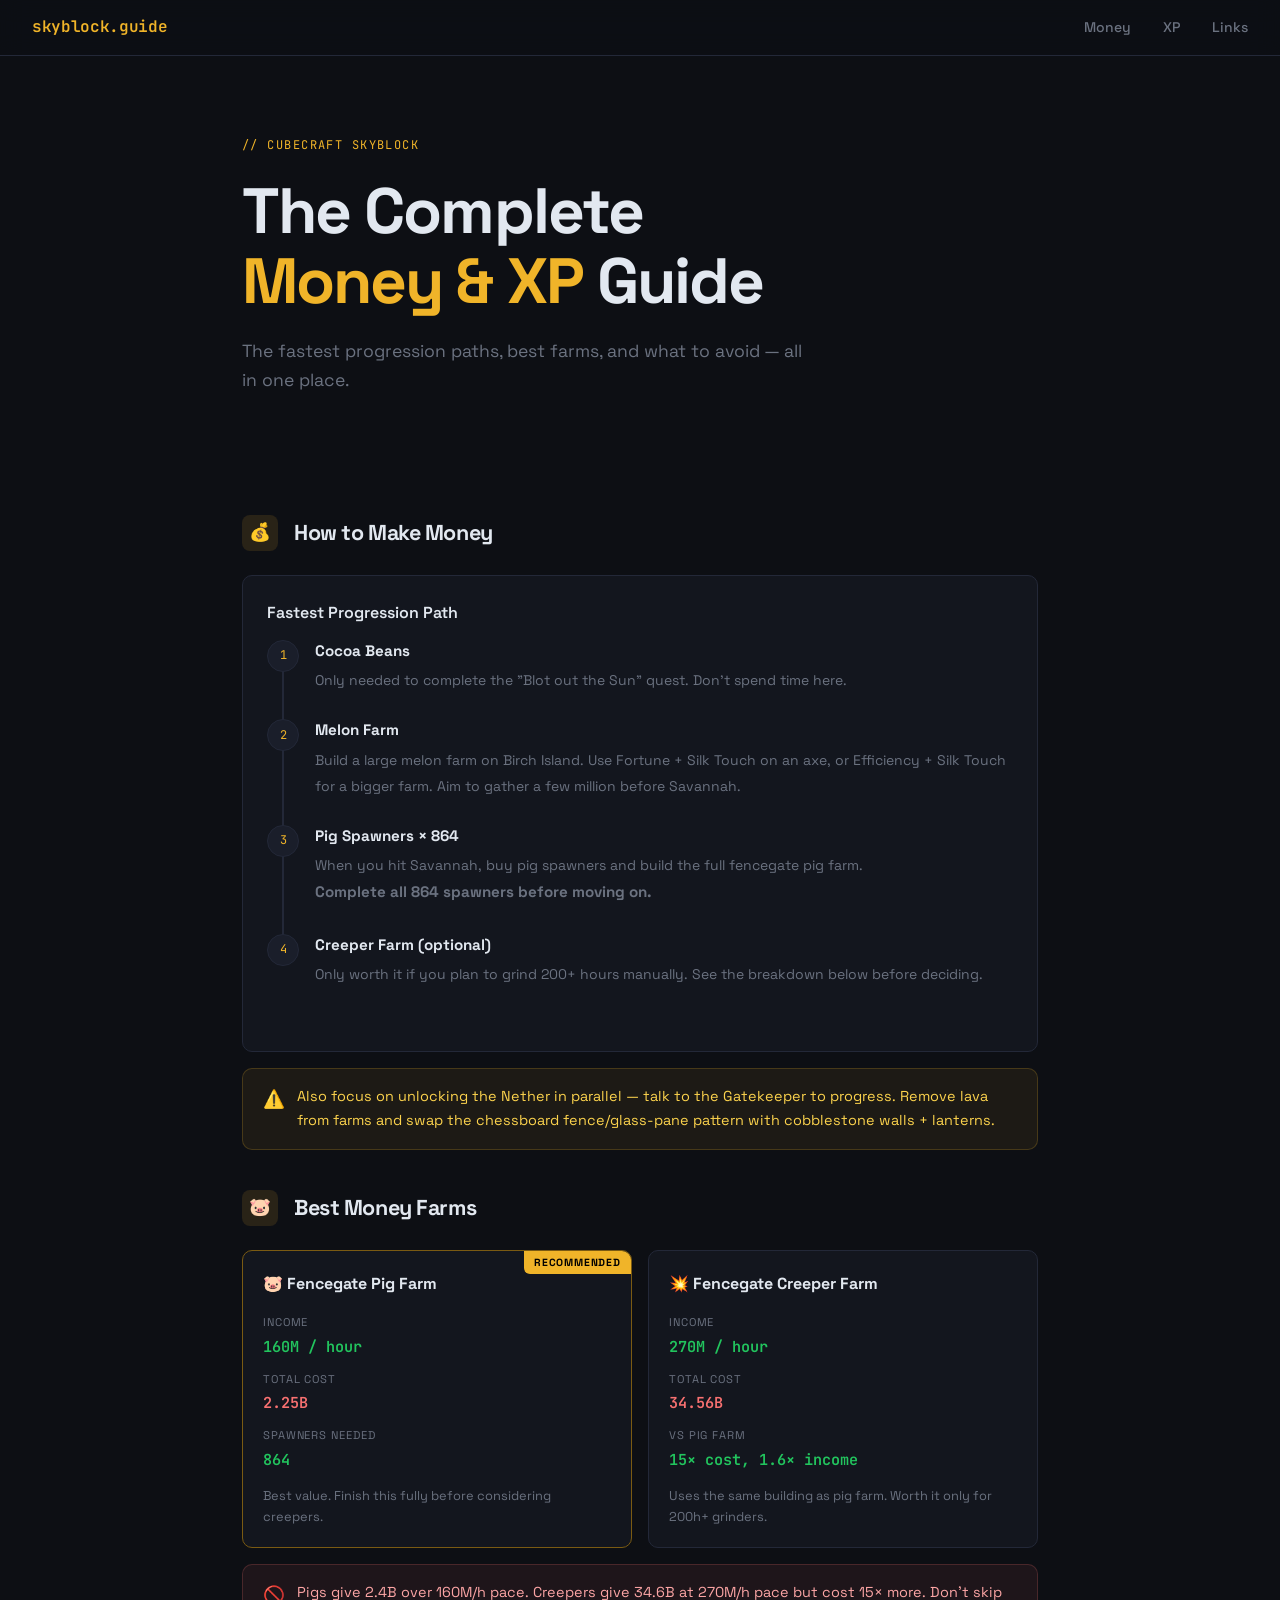
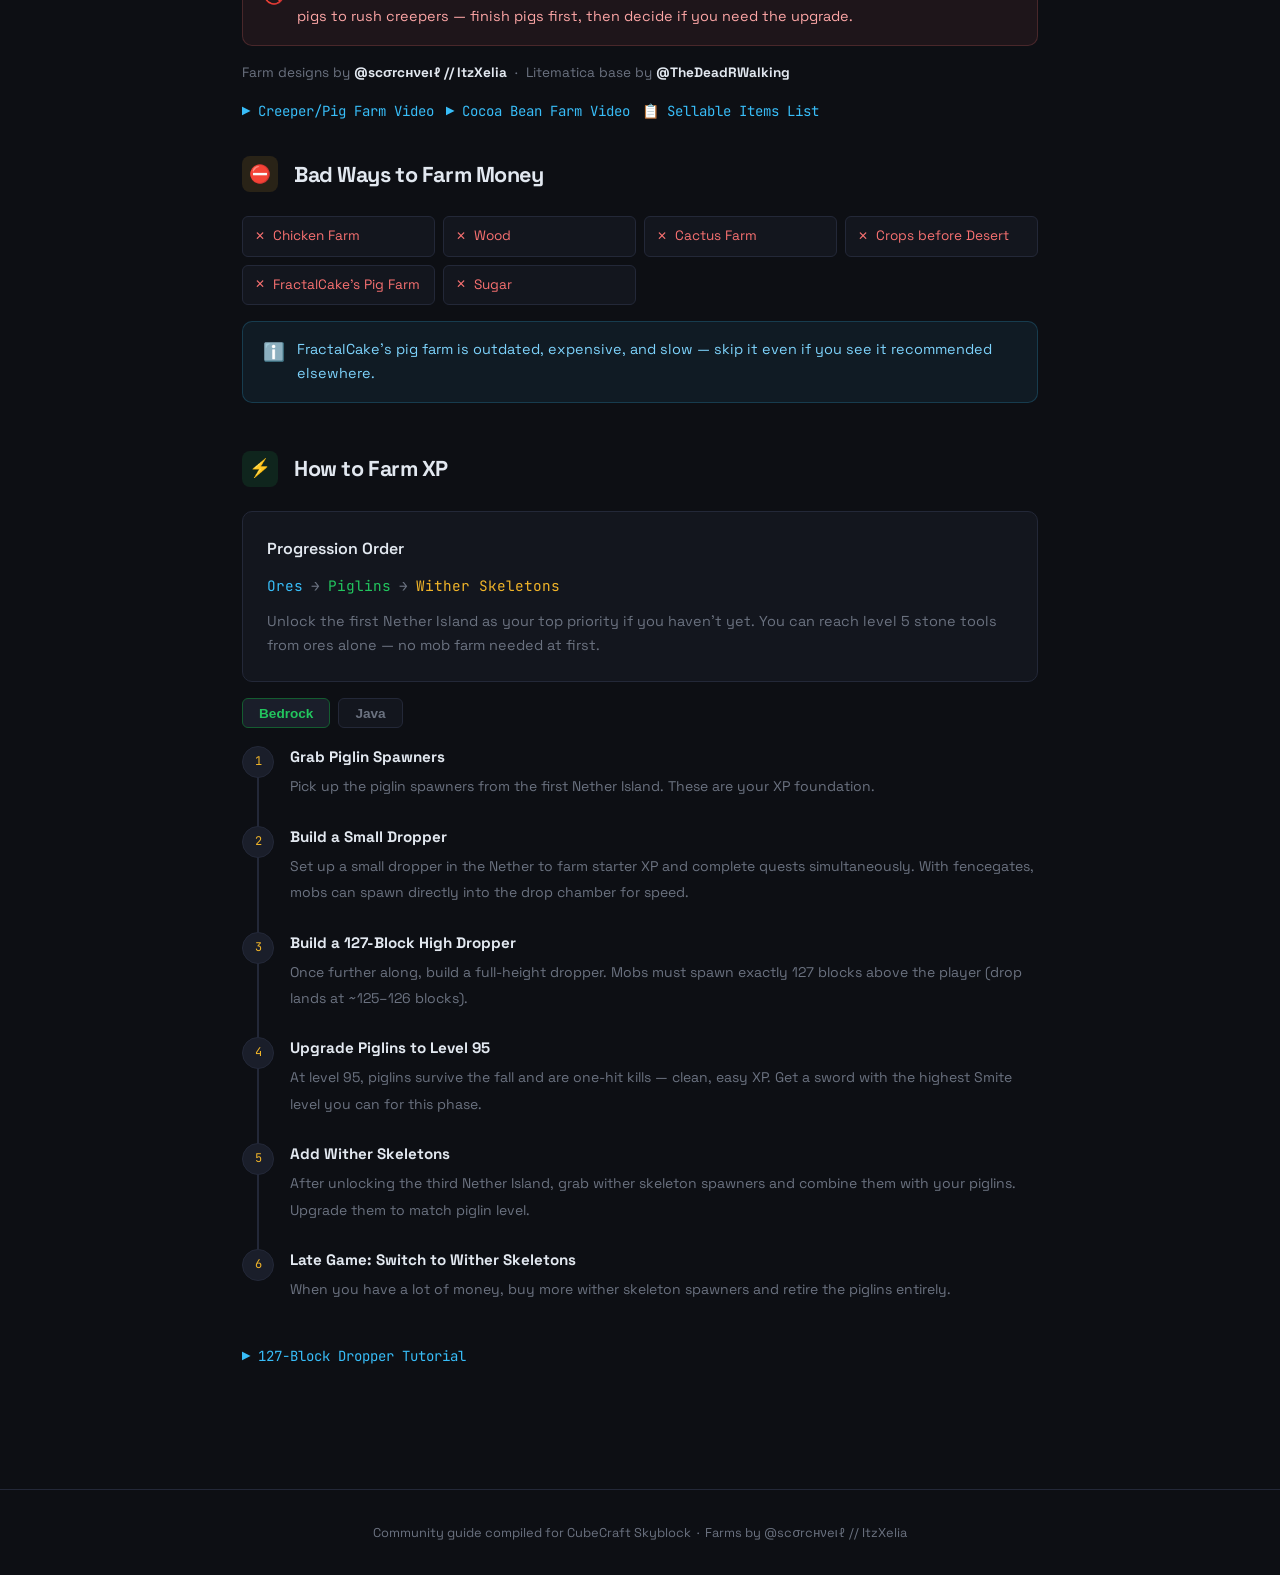
==== index.html @ 66f3a3cb "Add files via upload" ====
<!DOCTYPE html>
<html lang="en">
<head>
  <meta charset="UTF-8" />
  <meta name="viewport" content="width=device-width, initial-scale=1.0" />
  <title>Skyblock Guide — Money & XP</title>
  <link rel="preconnect" href="https://fonts.googleapis.com" />
  <link href="https://fonts.googleapis.com/css2?family=Space+Grotesk:wght@400;500;600;700&family=JetBrains+Mono:wght@400;600&display=swap" rel="stylesheet" />
  <style>
    /* ── Tokens ── */
    :root {
      --bg:        #0d0f14;
      --surface:   #13161e;
      --surface2:  #1a1e2a;
      --border:    #232838;
      --gold:      #f0b429;
      --gold-dim:  #7a5a12;
      --emerald:   #22c55e;
      --emerald-dim:#145c30;
      --sky:       #38bdf8;
      --red:       #f87171;
      --text:      #e2e8f0;
      --muted:     #6b7280;
      --radius:    10px;
    }

    *, *::before, *::after { box-sizing: border-box; margin: 0; padding: 0; }

    body {
      background: var(--bg);
      color: var(--text);
      font-family: 'Space Grotesk', sans-serif;
      font-size: 16px;
      line-height: 1.65;
    }

    /* ── Scrollbar ── */
    ::-webkit-scrollbar { width: 6px; }
    ::-webkit-scrollbar-track { background: var(--bg); }
    ::-webkit-scrollbar-thumb { background: var(--border); border-radius: 3px; }

    /* ── Nav ── */
    nav {
      position: sticky; top: 0; z-index: 100;
      background: rgba(13,15,20,0.85);
      backdrop-filter: blur(12px);
      border-bottom: 1px solid var(--border);
      display: flex; align-items: center; justify-content: space-between;
      padding: 0 2rem;
      height: 56px;
    }
    .nav-logo {
      font-family: 'JetBrains Mono', monospace;
      font-weight: 600;
      font-size: 1rem;
      color: var(--gold);
      letter-spacing: -0.02em;
    }
    .nav-links { display: flex; gap: 2rem; }
    .nav-links a {
      color: var(--muted);
      text-decoration: none;
      font-size: 0.875rem;
      font-weight: 500;
      transition: color 0.15s;
    }
    .nav-links a:hover { color: var(--text); }

    /* ── Hero ── */
    .hero {
      padding: 5rem 2rem 4rem;
      max-width: 860px;
      margin: 0 auto;
    }
    .hero-tag {
      font-family: 'JetBrains Mono', monospace;
      font-size: 0.75rem;
      color: var(--gold);
      letter-spacing: 0.12em;
      text-transform: uppercase;
      margin-bottom: 1.25rem;
    }
    .hero h1 {
      font-size: clamp(2.4rem, 6vw, 4rem);
      font-weight: 700;
      line-height: 1.1;
      letter-spacing: -0.03em;
      margin-bottom: 1.25rem;
    }
    .hero h1 span { color: var(--gold); }
    .hero p {
      color: var(--muted);
      font-size: 1.1rem;
      max-width: 560px;
    }

    /* ── Layout ── */
    main {
      max-width: 860px;
      margin: 0 auto;
      padding: 0 2rem 6rem;
    }

    /* ── Section header ── */
    .section-header {
      display: flex; align-items: center; gap: 1rem;
      margin: 3.5rem 0 1.5rem;
    }
    .section-icon {
      width: 36px; height: 36px;
      border-radius: 8px;
      display: grid; place-items: center;
      font-size: 1.1rem;
      flex-shrink: 0;
    }
    .icon-gold  { background: rgba(240,180,41,0.12); }
    .icon-green { background: rgba(34,197,94,0.12); }
    .section-header h2 {
      font-size: 1.35rem;
      font-weight: 700;
      letter-spacing: -0.02em;
    }

    /* ── Cards ── */
    .card {
      background: var(--surface);
      border: 1px solid var(--border);
      border-radius: var(--radius);
      padding: 1.5rem;
      margin-bottom: 1rem;
    }
    .card h3 {
      font-size: 1rem;
      font-weight: 600;
      margin-bottom: 0.75rem;
    }
    .card p { color: var(--muted); font-size: 0.9rem; }

    /* ── Progression Steps ── */
    .steps { display: flex; flex-direction: column; gap: 0; margin-bottom: 1rem; }
    .step {
      display: flex; gap: 1rem; align-items: flex-start;
      position: relative;
    }
    .step:not(:last-child)::before {
      content: '';
      position: absolute;
      left: 15px; top: 32px;
      width: 2px; height: calc(100% + 0px);
      background: var(--border);
    }
    .step-num {
      width: 32px; height: 32px; border-radius: 50%;
      background: var(--surface2);
      border: 1px solid var(--border);
      display: grid; place-items: center;
      font-family: 'JetBrains Mono', monospace;
      font-size: 0.75rem;
      color: var(--gold);
      flex-shrink: 0;
      margin-top: 2px;
      position: relative;
      z-index: 1;
    }
    .step-body { padding-bottom: 1.5rem; }
    .step-body strong { display: block; font-size: 0.95rem; margin-bottom: 0.25rem; }
    .step-body span { color: var(--muted); font-size: 0.875rem; }

    /* ── Farm comparison table ── */
    .compare {
      display: grid;
      grid-template-columns: 1fr 1fr;
      gap: 1rem;
      margin-bottom: 1rem;
    }
    .farm-card {
      background: var(--surface);
      border: 1px solid var(--border);
      border-radius: var(--radius);
      padding: 1.25rem;
      position: relative;
      overflow: hidden;
    }
    .farm-card.recommended { border-color: var(--gold-dim); }
    .farm-card.recommended::before {
      content: 'Recommended';
      position: absolute; top: 0; right: 0;
      background: var(--gold);
      color: #000;
      font-size: 0.65rem;
      font-weight: 700;
      letter-spacing: 0.08em;
      text-transform: uppercase;
      padding: 3px 10px;
      border-bottom-left-radius: 6px;
    }
    .farm-name {
      font-size: 1rem;
      font-weight: 700;
      margin-bottom: 1rem;
    }
    .farm-stat { margin-bottom: 0.6rem; }
    .farm-stat label {
      display: block;
      font-size: 0.7rem;
      letter-spacing: 0.08em;
      text-transform: uppercase;
      color: var(--muted);
      margin-bottom: 2px;
    }
    .farm-stat value {
      font-family: 'JetBrains Mono', monospace;
      font-size: 0.95rem;
      font-weight: 600;
      color: var(--emerald);
    }
    .farm-stat value.cost { color: var(--red); }

    /* ── Warning / tip boxes ── */
    .callout {
      border-radius: var(--radius);
      padding: 1rem 1.25rem;
      margin-bottom: 1rem;
      display: flex; gap: 0.75rem;
      font-size: 0.9rem;
    }
    .callout-warn {
      background: rgba(248,113,113,0.07);
      border: 1px solid rgba(248,113,113,0.2);
      color: #fca5a5;
    }
    .callout-tip {
      background: rgba(240,180,41,0.07);
      border: 1px solid rgba(240,180,41,0.2);
      color: #fcd34d;
    }
    .callout-info {
      background: rgba(56,189,248,0.07);
      border: 1px solid rgba(56,189,248,0.2);
      color: #7dd3fc;
    }
    .callout-icon { flex-shrink: 0; font-size: 1.1rem; }

    /* ── Bad list ── */
    .bad-list {
      display: grid;
      grid-template-columns: repeat(auto-fill, minmax(180px, 1fr));
      gap: 0.5rem;
      margin-bottom: 1rem;
    }
    .bad-item {
      background: var(--surface);
      border: 1px solid var(--border);
      border-radius: 6px;
      padding: 0.5rem 0.75rem;
      font-size: 0.85rem;
      color: var(--red);
      display: flex; align-items: center; gap: 0.5rem;
    }
    .bad-item::before { content: '✕'; font-size: 0.75rem; }

    /* ── Links ── */
    a.guide-link {
      display: inline-flex; align-items: center; gap: 0.4rem;
      color: var(--sky);
      text-decoration: none;
      font-size: 0.875rem;
      font-family: 'JetBrains Mono', monospace;
      border-bottom: 1px solid transparent;
      transition: border-color 0.15s;
    }
    a.guide-link:hover { border-color: var(--sky); }

    /* ── XP platform tabs ── */
    .tabs { display: flex; gap: 0.5rem; margin-bottom: 1rem; }
    .tab {
      padding: 0.4rem 1rem;
      border-radius: 6px;
      border: 1px solid var(--border);
      background: var(--surface);
      color: var(--muted);
      font-size: 0.85rem;
      font-weight: 600;
      cursor: pointer;
      transition: all 0.15s;
    }
    .tab.active {
      background: var(--surface2);
      border-color: var(--emerald-dim);
      color: var(--emerald);
    }
    .tab-content { display: none; }
    .tab-content.active { display: block; }

    /* ── Footer ── */
    footer {
      border-top: 1px solid var(--border);
      text-align: center;
      padding: 2rem;
      color: var(--muted);
      font-size: 0.8rem;
    }

    @media (max-width: 600px) {
      .compare { grid-template-columns: 1fr; }
      .nav-links { display: none; }
    }
  </style>
</head>
<body>

<nav>
  <span class="nav-logo">skyblock.guide</span>
  <div class="nav-links">
    <a href="#money">Money</a>
    <a href="#xp">XP</a>
    <a href="#links">Links</a>
  </div>
</nav>

<!-- Hero -->
<div class="hero">
  <div class="hero-tag">// CubeCraft Skyblock</div>
  <h1>The Complete<br /><span>Money & XP</span> Guide</h1>
  <p>The fastest progression paths, best farms, and what to avoid — all in one place.</p>
</div>

<main>

  <!-- ═══════════════ MONEY ═══════════════ -->
  <div id="money">
    <div class="section-header">
      <div class="section-icon icon-gold">💰</div>
      <h2>How to Make Money</h2>
    </div>

    <!-- Progression -->
    <div class="card">
      <h3>Fastest Progression Path</h3>
      <div class="steps">
        <div class="step">
          <div class="step-num">1</div>
          <div class="step-body">
            <strong>Cocoa Beans</strong>
            <span>Only needed to complete the "Blot out the Sun" quest. Don't spend time here.</span>
          </div>
        </div>
        <div class="step">
          <div class="step-num">2</div>
          <div class="step-body">
            <strong>Melon Farm</strong>
            <span>Build a large melon farm on Birch Island. Use Fortune + Silk Touch on an axe, or Efficiency + Silk Touch for a bigger farm. Aim to gather a few million before Savannah.</span>
          </div>
        </div>
        <div class="step">
          <div class="step-num">3</div>
          <div class="step-body">
            <strong>Pig Spawners × 864</strong>
            <span>When you hit Savannah, buy pig spawners and build the full fencegate pig farm. <strong>Complete all 864 spawners before moving on.</strong></span>
          </div>
        </div>
        <div class="step">
          <div class="step-num">4</div>
          <div class="step-body">
            <strong>Creeper Farm (optional)</strong>
            <span>Only worth it if you plan to grind 200+ hours manually. See the breakdown below before deciding.</span>
          </div>
        </div>
      </div>
    </div>

    <div class="callout callout-tip">
      <span class="callout-icon">⚠️</span>
      <span>Also focus on unlocking the Nether in parallel — talk to the Gatekeeper to progress. Remove lava from farms and swap the chessboard fence/glass-pane pattern with cobblestone walls + lanterns.</span>
    </div>

    <!-- Farm comparison -->
    <div class="section-header" style="margin-top:2.5rem">
      <div class="section-icon icon-gold">🐷</div>
      <h2>Best Money Farms</h2>
    </div>

    <div class="compare">
      <div class="farm-card recommended">
        <div class="farm-name">🐷 Fencegate Pig Farm</div>
        <div class="farm-stat">
          <label>Income</label>
          <value>160M / hour</value>
        </div>
        <div class="farm-stat">
          <label>Total Cost</label>
          <value class="cost">2.25B</value>
        </div>
        <div class="farm-stat">
          <label>Spawners Needed</label>
          <value>864</value>
        </div>
        <div style="margin-top:0.75rem; font-size:0.8rem; color:var(--muted)">Best value. Finish this fully before considering creepers.</div>
      </div>
      <div class="farm-card">
        <div class="farm-name">💥 Fencegate Creeper Farm</div>
        <div class="farm-stat">
          <label>Income</label>
          <value>270M / hour</value>
        </div>
        <div class="farm-stat">
          <label>Total Cost</label>
          <value class="cost">34.56B</value>
        </div>
        <div class="farm-stat">
          <label>vs Pig Farm</label>
          <value>15× cost, 1.6× income</value>
        </div>
        <div style="margin-top:0.75rem; font-size:0.8rem; color:var(--muted)">Uses the same building as pig farm. Worth it only for 200h+ grinders.</div>
      </div>
    </div>

    <div class="callout callout-warn">
      <span class="callout-icon">🚫</span>
      <span>Pigs give 2.4B over 160M/h pace. Creepers give 34.6B at 270M/h pace but cost 15× more. Don't skip pigs to rush creepers — finish pigs first, then decide if you need the upgrade.</span>
    </div>

    <!-- Credits -->
    <div style="margin-bottom:1rem; font-size:0.85rem; color:var(--muted)">
      Farm designs by <strong style="color:var(--text)">@scσrcнνeιℓ // ItzXelia</strong> &nbsp;·&nbsp; Litematica base by <strong style="color:var(--text)">@TheDeadRWalking</strong>
    </div>
    <div style="display:flex;flex-wrap:wrap;gap:0.75rem;margin-bottom:2rem;">
      <a class="guide-link" href="https://youtu.be/dpAT3JOZfyw?si=RexLGFRJ543W0vM9" target="_blank">▶ Creeper/Pig Farm Video</a>
      <a class="guide-link" href="https://youtu.be/YffTvTLNcPA" target="_blank">▶ Cocoa Bean Farm Video</a>
      <a class="guide-link" href="https://cubecraftskyblock.notion.site/2a8bda38b37980269791c5a0b4a8ce32?v=2a8bda38b37980369d09000c79c160dd" target="_blank">📋 Sellable Items List</a>
    </div>

    <!-- Bad farms -->
    <div class="section-header" style="margin-top:2rem">
      <div class="section-icon icon-gold">⛔</div>
      <h2>Bad Ways to Farm Money</h2>
    </div>
    <div class="bad-list">
      <div class="bad-item">Chicken Farm</div>
      <div class="bad-item">Wood</div>
      <div class="bad-item">Cactus Farm</div>
      <div class="bad-item">Crops before Desert</div>
      <div class="bad-item">FractalCake's Pig Farm</div>
      <div class="bad-item">Sugar</div>
    </div>
    <div class="callout callout-info" style="margin-top:0.5rem">
      <span class="callout-icon">ℹ️</span>
      <span>FractalCake's pig farm is outdated, expensive, and slow — skip it even if you see it recommended elsewhere.</span>
    </div>
  </div>


  <!-- ═══════════════ XP ═══════════════ -->
  <div id="xp">
    <div class="section-header" style="margin-top:3rem">
      <div class="section-icon icon-green">⚡</div>
      <h2>How to Farm XP</h2>
    </div>

    <div class="card" style="margin-bottom:1rem">
      <h3>Progression Order</h3>
      <div style="display:flex;align-items:center;gap:0.5rem;flex-wrap:wrap;font-family:'JetBrains Mono',monospace;font-size:0.9rem;">
        <span style="color:var(--sky)">Ores</span>
        <span style="color:var(--muted)">→</span>
        <span style="color:var(--emerald)">Piglins</span>
        <span style="color:var(--muted)">→</span>
        <span style="color:var(--gold)">Wither Skeletons</span>
      </div>
      <p style="margin-top:0.75rem">Unlock the first Nether Island as your top priority if you haven't yet. You can reach level 5 stone tools from ores alone — no mob farm needed at first.</p>
    </div>

    <!-- Platform tabs -->
    <div class="tabs">
      <button class="tab active" onclick="switchTab('bedrock', this)">Bedrock</button>
      <button class="tab" onclick="switchTab('java', this)">Java</button>
    </div>

    <div id="tab-bedrock" class="tab-content active">
      <div class="steps">
        <div class="step">
          <div class="step-num">1</div>
          <div class="step-body">
            <strong>Grab Piglin Spawners</strong>
            <span>Pick up the piglin spawners from the first Nether Island. These are your XP foundation.</span>
          </div>
        </div>
        <div class="step">
          <div class="step-num">2</div>
          <div class="step-body">
            <strong>Build a Small Dropper</strong>
            <span>Set up a small dropper in the Nether to farm starter XP and complete quests simultaneously. With fencegates, mobs can spawn directly into the drop chamber for speed.</span>
          </div>
        </div>
        <div class="step">
          <div class="step-num">3</div>
          <div class="step-body">
            <strong>Build a 127-Block High Dropper</strong>
            <span>Once further along, build a full-height dropper. Mobs must spawn exactly 127 blocks above the player (drop lands at ~125–126 blocks).</span>
          </div>
        </div>
        <div class="step">
          <div class="step-num">4</div>
          <div class="step-body">
            <strong>Upgrade Piglins to Level 95</strong>
            <span>At level 95, piglins survive the fall and are one-hit kills — clean, easy XP. Get a sword with the highest Smite level you can for this phase.</span>
          </div>
        </div>
        <div class="step">
          <div class="step-num">5</div>
          <div class="step-body">
            <strong>Add Wither Skeletons</strong>
            <span>After unlocking the third Nether Island, grab wither skeleton spawners and combine them with your piglins. Upgrade them to match piglin level.</span>
          </div>
        </div>
        <div class="step">
          <div class="step-num">6</div>
          <div class="step-body">
            <strong>Late Game: Switch to Wither Skeletons</strong>
            <span>When you have a lot of money, buy more wither skeleton spawners and retire the piglins entirely.</span>
          </div>
        </div>
      </div>
      <a class="guide-link" href="https://youtu.be/Y0_BJBU43BY" target="_blank" style="margin-bottom:1.5rem;display:inline-flex">▶ 127-Block Dropper Tutorial</a>
    </div>

    <div id="tab-java" class="tab-content">
      <div class="callout callout-info">
        <span class="callout-icon">☕</span>
        <span>Java follows the same progression as Bedrock (Ores → Piglins → Wither Skeletons), but the endgame farm is different and faster. See the video below by @scσrcнνeιℓ // ItzXelia.</span>
      </div>
      <a class="guide-link" href="https://www.youtube.com/watch?v=yCjqzMo5hRM" target="_blank" style="margin-top:0.5rem;display:inline-flex">▶ Java Endgame XP Farm</a>
    </div>

  </div>

</main>

<footer>
  <div id="links"></div>
  Community guide compiled for CubeCraft Skyblock &nbsp;·&nbsp; Farms by @scσrcнνeιℓ // ItzXelia
</footer>

<script>
  function switchTab(id, btn) {
    document.querySelectorAll('.tab-content').forEach(t => t.classList.remove('active'));
    document.querySelectorAll('.tab').forEach(t => t.classList.remove('active'));
    document.getElementById('tab-' + id).classList.add('active');
    btn.classList.add('active');
  }
</script>
</body>
</html>
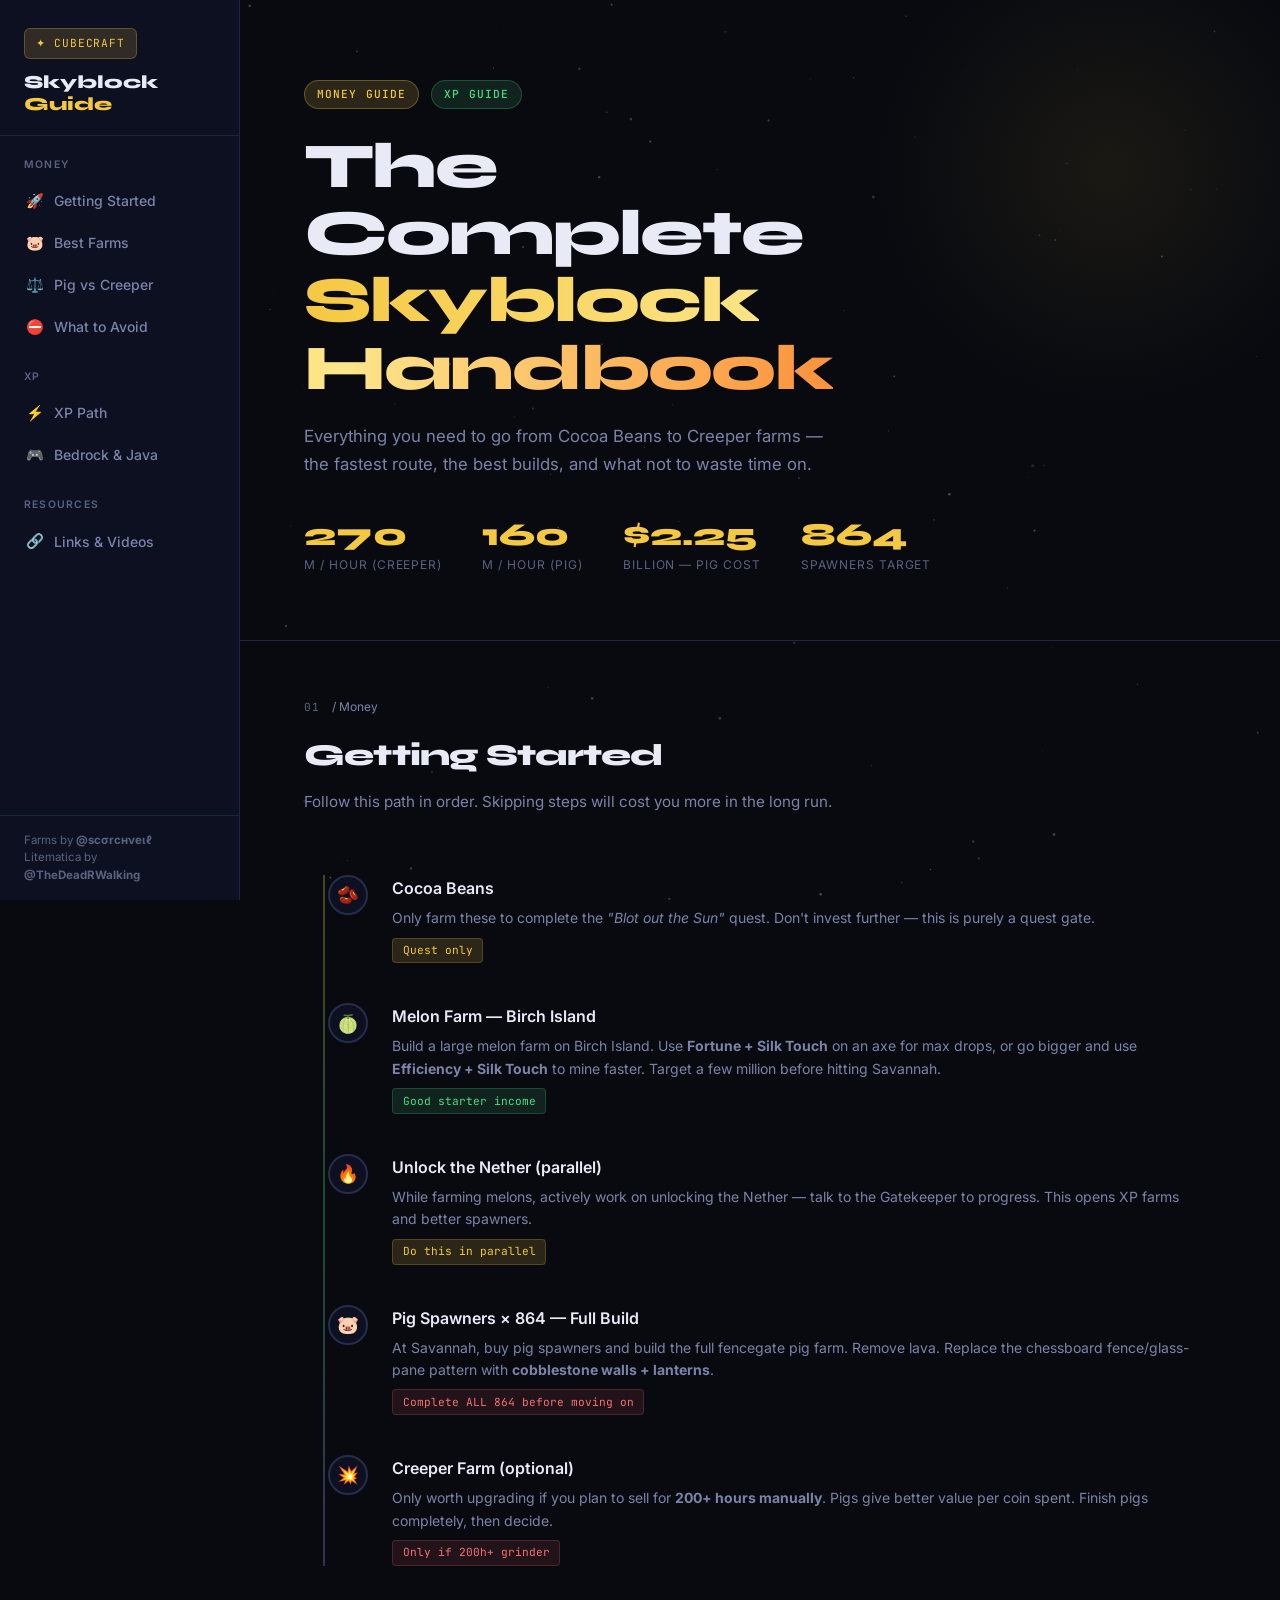
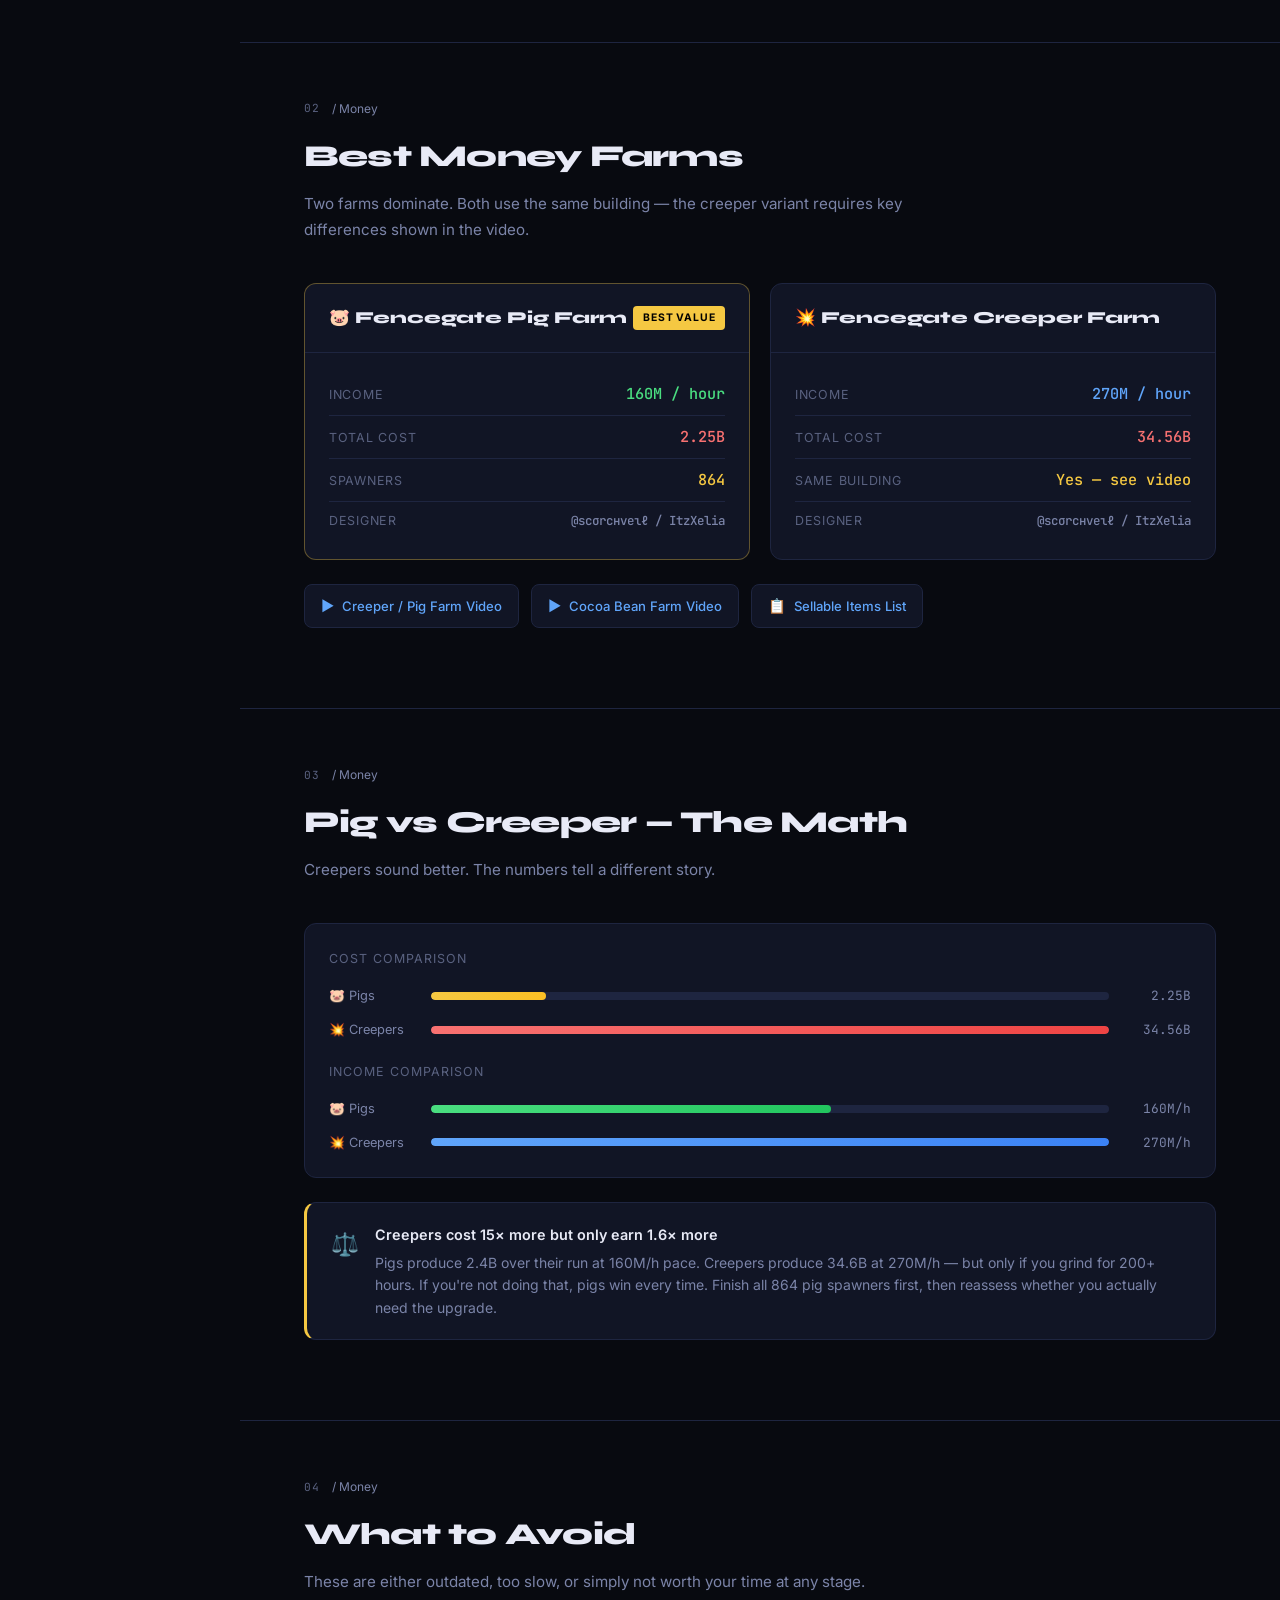
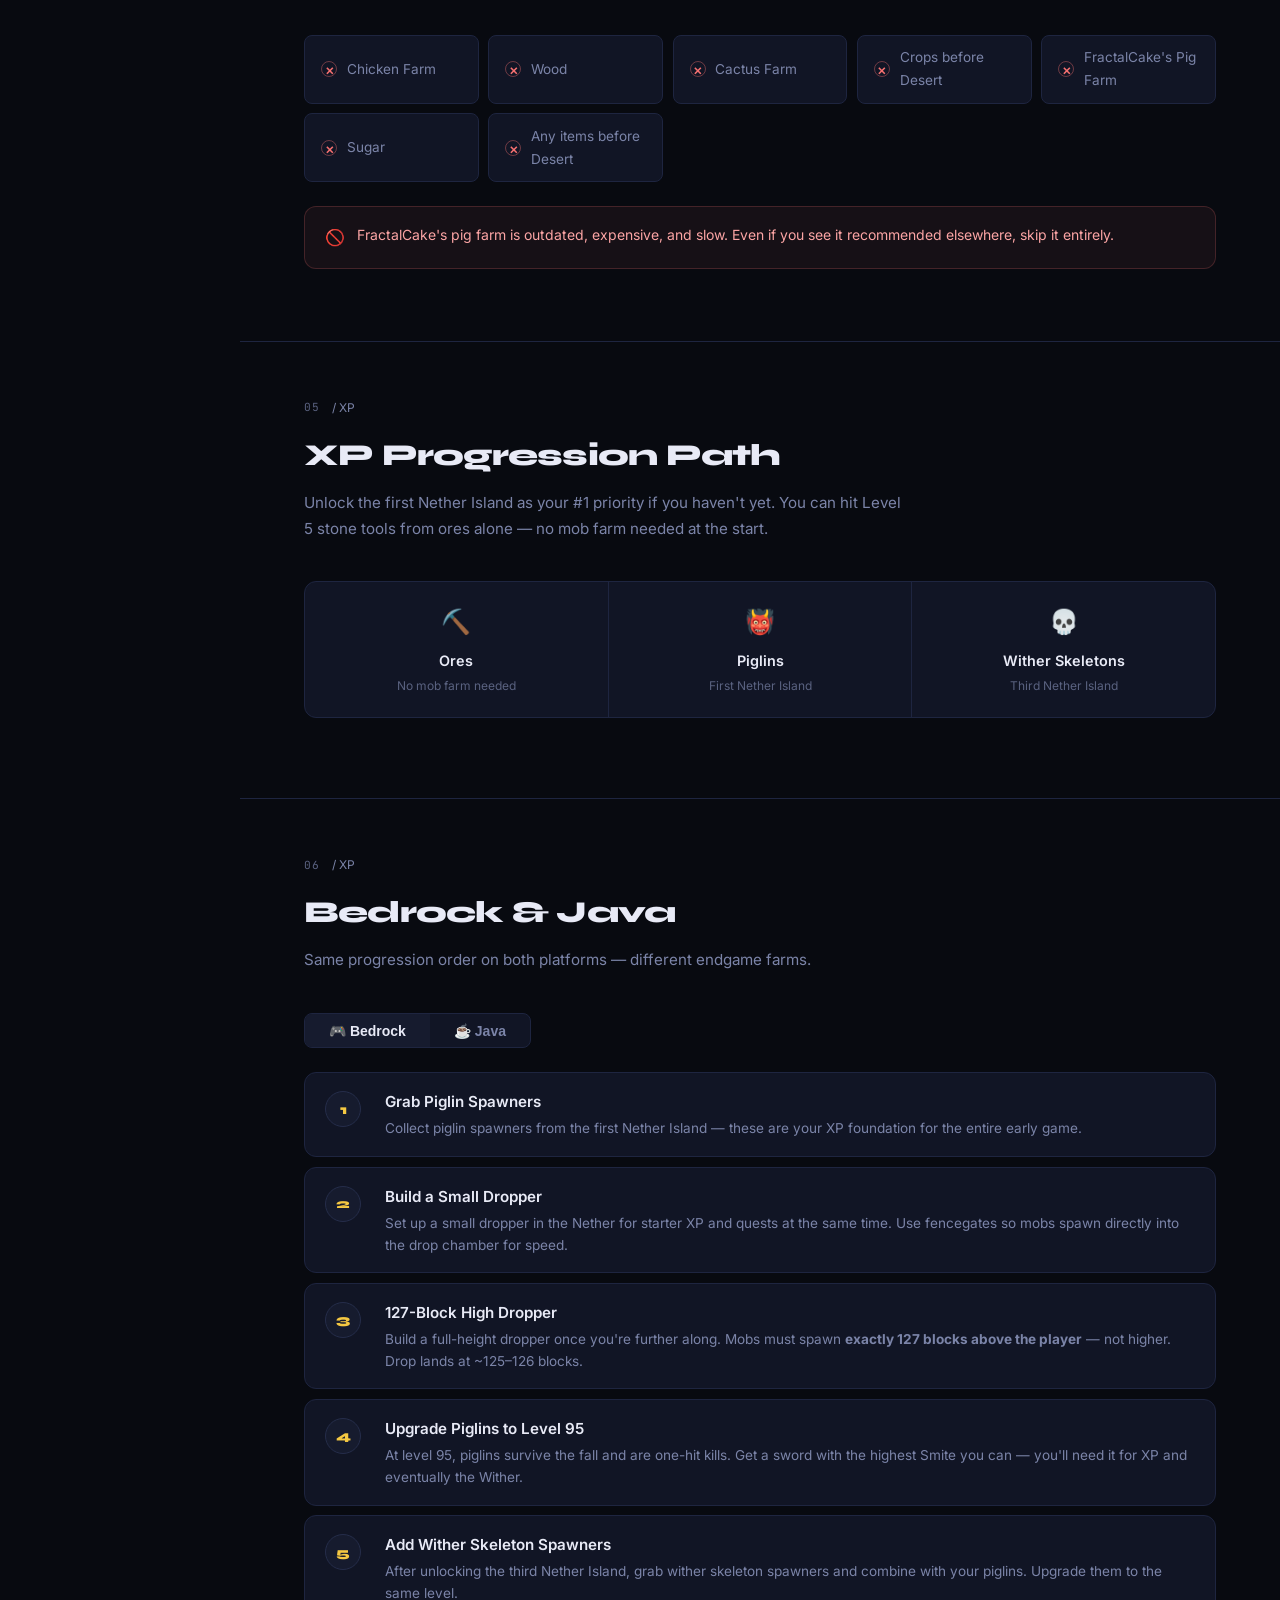
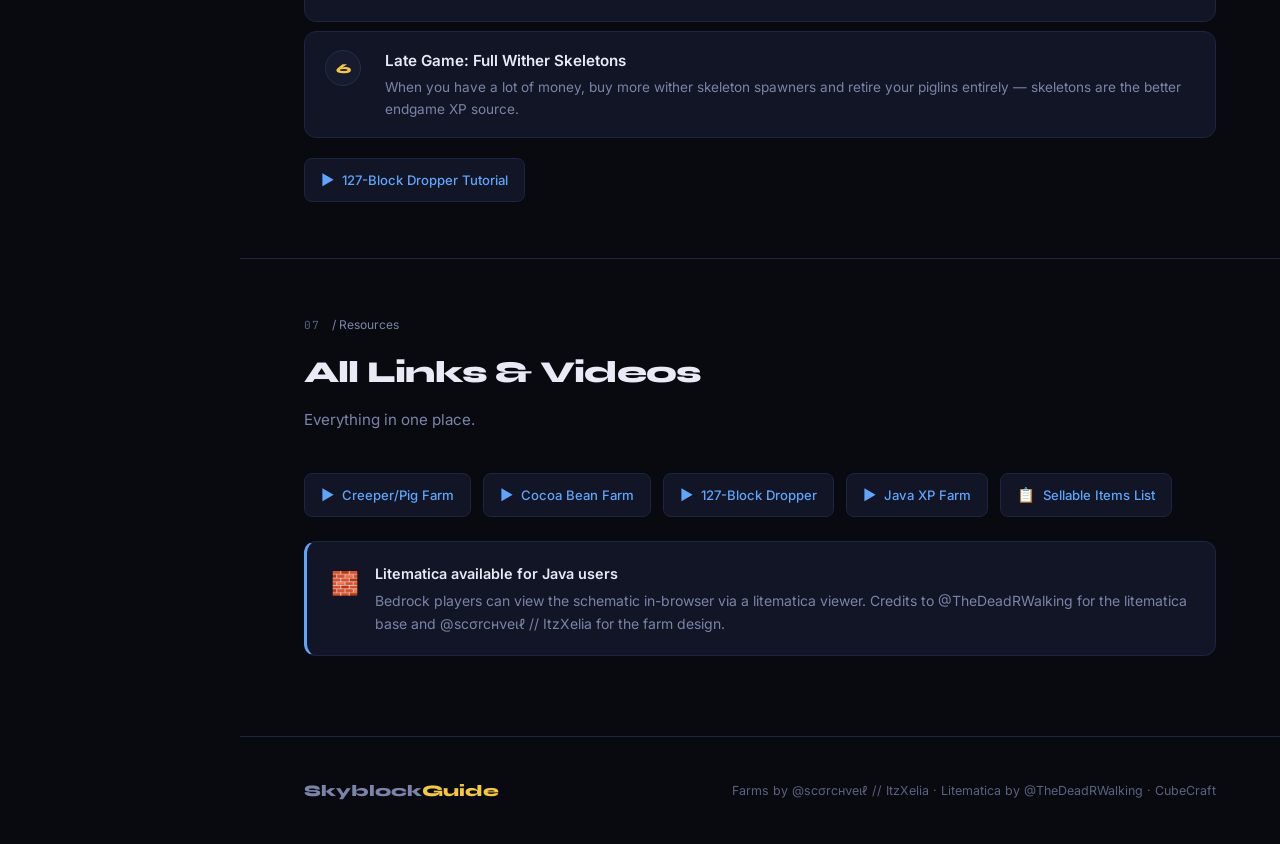
==== commit 5d8433cd: "Update index.html" ====
--- a/index.html
+++ b/index.html
@@ -1,552 +1,1030 @@
 <!DOCTYPE html>
 <html lang="en">
 <head>
-  <meta charset="UTF-8" />
-  <meta name="viewport" content="width=device-width, initial-scale=1.0" />
-  <title>Skyblock Guide — Money & XP</title>
-  <link rel="preconnect" href="https://fonts.googleapis.com" />
-  <link href="https://fonts.googleapis.com/css2?family=Space+Grotesk:wght@400;500;600;700&family=JetBrains+Mono:wght@400;600&display=swap" rel="stylesheet" />
-  <style>
-    /* ── Tokens ── */
-    :root {
-      --bg:        #0d0f14;
-      --surface:   #13161e;
-      --surface2:  #1a1e2a;
-      --border:    #232838;
-      --gold:      #f0b429;
-      --gold-dim:  #7a5a12;
-      --emerald:   #22c55e;
-      --emerald-dim:#145c30;
-      --sky:       #38bdf8;
-      --red:       #f87171;
-      --text:      #e2e8f0;
-      --muted:     #6b7280;
-      --radius:    10px;
-    }
-
-    *, *::before, *::after { box-sizing: border-box; margin: 0; padding: 0; }
-
-    body {
-      background: var(--bg);
-      color: var(--text);
-      font-family: 'Space Grotesk', sans-serif;
-      font-size: 16px;
-      line-height: 1.65;
-    }
-
-    /* ── Scrollbar ── */
-    ::-webkit-scrollbar { width: 6px; }
-    ::-webkit-scrollbar-track { background: var(--bg); }
-    ::-webkit-scrollbar-thumb { background: var(--border); border-radius: 3px; }
-
-    /* ── Nav ── */
-    nav {
-      position: sticky; top: 0; z-index: 100;
-      background: rgba(13,15,20,0.85);
-      backdrop-filter: blur(12px);
-      border-bottom: 1px solid var(--border);
-      display: flex; align-items: center; justify-content: space-between;
-      padding: 0 2rem;
-      height: 56px;
-    }
-    .nav-logo {
-      font-family: 'JetBrains Mono', monospace;
-      font-weight: 600;
-      font-size: 1rem;
-      color: var(--gold);
-      letter-spacing: -0.02em;
-    }
-    .nav-links { display: flex; gap: 2rem; }
-    .nav-links a {
-      color: var(--muted);
-      text-decoration: none;
-      font-size: 0.875rem;
-      font-weight: 500;
-      transition: color 0.15s;
-    }
-    .nav-links a:hover { color: var(--text); }
-
-    /* ── Hero ── */
-    .hero {
-      padding: 5rem 2rem 4rem;
-      max-width: 860px;
-      margin: 0 auto;
-    }
-    .hero-tag {
-      font-family: 'JetBrains Mono', monospace;
-      font-size: 0.75rem;
-      color: var(--gold);
-      letter-spacing: 0.12em;
-      text-transform: uppercase;
-      margin-bottom: 1.25rem;
-    }
-    .hero h1 {
-      font-size: clamp(2.4rem, 6vw, 4rem);
-      font-weight: 700;
-      line-height: 1.1;
-      letter-spacing: -0.03em;
-      margin-bottom: 1.25rem;
-    }
-    .hero h1 span { color: var(--gold); }
-    .hero p {
-      color: var(--muted);
-      font-size: 1.1rem;
-      max-width: 560px;
-    }
-
-    /* ── Layout ── */
-    main {
-      max-width: 860px;
-      margin: 0 auto;
-      padding: 0 2rem 6rem;
-    }
-
-    /* ── Section header ── */
-    .section-header {
-      display: flex; align-items: center; gap: 1rem;
-      margin: 3.5rem 0 1.5rem;
-    }
-    .section-icon {
-      width: 36px; height: 36px;
-      border-radius: 8px;
-      display: grid; place-items: center;
-      font-size: 1.1rem;
-      flex-shrink: 0;
-    }
-    .icon-gold  { background: rgba(240,180,41,0.12); }
-    .icon-green { background: rgba(34,197,94,0.12); }
-    .section-header h2 {
-      font-size: 1.35rem;
-      font-weight: 700;
-      letter-spacing: -0.02em;
-    }
-
-    /* ── Cards ── */
-    .card {
-      background: var(--surface);
-      border: 1px solid var(--border);
-      border-radius: var(--radius);
-      padding: 1.5rem;
-      margin-bottom: 1rem;
-    }
-    .card h3 {
-      font-size: 1rem;
-      font-weight: 600;
-      margin-bottom: 0.75rem;
-    }
-    .card p { color: var(--muted); font-size: 0.9rem; }
-
-    /* ── Progression Steps ── */
-    .steps { display: flex; flex-direction: column; gap: 0; margin-bottom: 1rem; }
-    .step {
-      display: flex; gap: 1rem; align-items: flex-start;
-      position: relative;
-    }
-    .step:not(:last-child)::before {
-      content: '';
-      position: absolute;
-      left: 15px; top: 32px;
-      width: 2px; height: calc(100% + 0px);
-      background: var(--border);
-    }
-    .step-num {
-      width: 32px; height: 32px; border-radius: 50%;
-      background: var(--surface2);
-      border: 1px solid var(--border);
-      display: grid; place-items: center;
-      font-family: 'JetBrains Mono', monospace;
-      font-size: 0.75rem;
-      color: var(--gold);
-      flex-shrink: 0;
-      margin-top: 2px;
-      position: relative;
-      z-index: 1;
-    }
-    .step-body { padding-bottom: 1.5rem; }
-    .step-body strong { display: block; font-size: 0.95rem; margin-bottom: 0.25rem; }
-    .step-body span { color: var(--muted); font-size: 0.875rem; }
-
-    /* ── Farm comparison table ── */
-    .compare {
-      display: grid;
-      grid-template-columns: 1fr 1fr;
-      gap: 1rem;
-      margin-bottom: 1rem;
-    }
-    .farm-card {
-      background: var(--surface);
-      border: 1px solid var(--border);
-      border-radius: var(--radius);
-      padding: 1.25rem;
-      position: relative;
-      overflow: hidden;
-    }
-    .farm-card.recommended { border-color: var(--gold-dim); }
-    .farm-card.recommended::before {
-      content: 'Recommended';
-      position: absolute; top: 0; right: 0;
-      background: var(--gold);
-      color: #000;
-      font-size: 0.65rem;
-      font-weight: 700;
-      letter-spacing: 0.08em;
-      text-transform: uppercase;
-      padding: 3px 10px;
-      border-bottom-left-radius: 6px;
-    }
-    .farm-name {
-      font-size: 1rem;
-      font-weight: 700;
-      margin-bottom: 1rem;
-    }
-    .farm-stat { margin-bottom: 0.6rem; }
-    .farm-stat label {
-      display: block;
-      font-size: 0.7rem;
-      letter-spacing: 0.08em;
-      text-transform: uppercase;
-      color: var(--muted);
-      margin-bottom: 2px;
-    }
-    .farm-stat value {
-      font-family: 'JetBrains Mono', monospace;
-      font-size: 0.95rem;
-      font-weight: 600;
-      color: var(--emerald);
-    }
-    .farm-stat value.cost { color: var(--red); }
-
-    /* ── Warning / tip boxes ── */
-    .callout {
-      border-radius: var(--radius);
-      padding: 1rem 1.25rem;
-      margin-bottom: 1rem;
-      display: flex; gap: 0.75rem;
-      font-size: 0.9rem;
-    }
-    .callout-warn {
-      background: rgba(248,113,113,0.07);
-      border: 1px solid rgba(248,113,113,0.2);
-      color: #fca5a5;
-    }
-    .callout-tip {
-      background: rgba(240,180,41,0.07);
-      border: 1px solid rgba(240,180,41,0.2);
-      color: #fcd34d;
-    }
-    .callout-info {
-      background: rgba(56,189,248,0.07);
-      border: 1px solid rgba(56,189,248,0.2);
-      color: #7dd3fc;
-    }
-    .callout-icon { flex-shrink: 0; font-size: 1.1rem; }
-
-    /* ── Bad list ── */
-    .bad-list {
-      display: grid;
-      grid-template-columns: repeat(auto-fill, minmax(180px, 1fr));
-      gap: 0.5rem;
-      margin-bottom: 1rem;
-    }
-    .bad-item {
-      background: var(--surface);
-      border: 1px solid var(--border);
-      border-radius: 6px;
-      padding: 0.5rem 0.75rem;
-      font-size: 0.85rem;
-      color: var(--red);
-      display: flex; align-items: center; gap: 0.5rem;
-    }
-    .bad-item::before { content: '✕'; font-size: 0.75rem; }
-
-    /* ── Links ── */
-    a.guide-link {
-      display: inline-flex; align-items: center; gap: 0.4rem;
-      color: var(--sky);
-      text-decoration: none;
-      font-size: 0.875rem;
-      font-family: 'JetBrains Mono', monospace;
-      border-bottom: 1px solid transparent;
-      transition: border-color 0.15s;
-    }
-    a.guide-link:hover { border-color: var(--sky); }
-
-    /* ── XP platform tabs ── */
-    .tabs { display: flex; gap: 0.5rem; margin-bottom: 1rem; }
-    .tab {
-      padding: 0.4rem 1rem;
-      border-radius: 6px;
-      border: 1px solid var(--border);
-      background: var(--surface);
-      color: var(--muted);
-      font-size: 0.85rem;
-      font-weight: 600;
-      cursor: pointer;
-      transition: all 0.15s;
-    }
-    .tab.active {
-      background: var(--surface2);
-      border-color: var(--emerald-dim);
-      color: var(--emerald);
-    }
-    .tab-content { display: none; }
-    .tab-content.active { display: block; }
-
-    /* ── Footer ── */
-    footer {
-      border-top: 1px solid var(--border);
-      text-align: center;
-      padding: 2rem;
-      color: var(--muted);
-      font-size: 0.8rem;
-    }
-
-    @media (max-width: 600px) {
-      .compare { grid-template-columns: 1fr; }
-      .nav-links { display: none; }
-    }
-  </style>
+<meta charset="UTF-8"/>
+<meta name="viewport" content="width=device-width,initial-scale=1.0"/>
+<title>Skyblock Guide — Money & XP</title>
+<link rel="preconnect" href="https://fonts.googleapis.com"/>
+<link href="https://fonts.googleapis.com/css2?family=Syne:wght@700;800&family=Inter:wght@400;500;600&family=JetBrains+Mono:wght@400;500&display=swap" rel="stylesheet"/>
+<style>
+/* ─── Reset & Tokens ─────────────────────────────────────── */
+*,*::before,*::after{box-sizing:border-box;margin:0;padding:0}
+:root{
+  --bg:#080a10;
+  --bg2:#0d1020;
+  --panel:#111525;
+  --panel2:#161b2e;
+  --rim:#1e2540;
+  --rim2:#252d4a;
+  --gold:#f5c842;
+  --gold2:#fde68a;
+  --goldglow:rgba(245,200,66,0.15);
+  --green:#4ade80;
+  --greenglow:rgba(74,222,128,0.12);
+  --red:#f87171;
+  --blue:#60a5fa;
+  --purple:#a78bfa;
+  --text:#e8eaf6;
+  --muted:#5a6280;
+  --muted2:#7b84a8;
+  --r:12px;
+  --sidebar:240px;
+}
+html{scroll-behavior:smooth}
+body{
+  background:var(--bg);
+  color:var(--text);
+  font-family:'Inter',sans-serif;
+  font-size:15px;
+  line-height:1.7;
+  overflow-x:hidden;
+}
+::selection{background:var(--goldglow);color:var(--gold2)}
+::-webkit-scrollbar{width:5px}
+::-webkit-scrollbar-track{background:var(--bg)}
+::-webkit-scrollbar-thumb{background:var(--rim2);border-radius:3px}
+
+/* ─── Animated starfield canvas ─────────────────────────── */
+#starfield{
+  position:fixed;inset:0;z-index:0;
+  pointer-events:none;opacity:0.5;
+}
+
+/* ─── Sidebar ─────────────────────────────────────────────── */
+.sidebar{
+  position:fixed;left:0;top:0;bottom:0;
+  width:var(--sidebar);
+  background:var(--bg2);
+  border-right:1px solid var(--rim);
+  z-index:50;
+  display:flex;flex-direction:column;
+  padding:0;
+  transition:transform 0.3s ease;
+}
+.sidebar-logo{
+  padding:1.75rem 1.5rem 1.25rem;
+  border-bottom:1px solid var(--rim);
+}
+.logo-badge{
+  display:inline-flex;align-items:center;gap:0.5rem;
+  background:var(--goldglow);
+  border:1px solid rgba(245,200,66,0.25);
+  border-radius:6px;
+  padding:0.3rem 0.7rem;
+  font-family:'JetBrains Mono',monospace;
+  font-size:0.7rem;
+  color:var(--gold);
+  letter-spacing:0.08em;
+  text-transform:uppercase;
+  margin-bottom:0.75rem;
+}
+.logo-title{
+  font-family:'Syne',sans-serif;
+  font-weight:800;
+  font-size:1.15rem;
+  line-height:1.2;
+  color:var(--text);
+}
+.logo-title span{color:var(--gold)}
+
+.nav-section-label{
+  padding:1.25rem 1.5rem 0.4rem;
+  font-size:0.65rem;
+  letter-spacing:0.12em;
+  text-transform:uppercase;
+  color:var(--muted);
+  font-weight:600;
+}
+.nav-item{
+  display:flex;align-items:center;gap:0.65rem;
+  padding:0.55rem 1.5rem;
+  color:var(--muted2);
+  text-decoration:none;
+  font-size:0.875rem;
+  font-weight:500;
+  border-left:2px solid transparent;
+  transition:all 0.15s;
+  cursor:pointer;
+}
+.nav-item:hover{color:var(--text);background:rgba(255,255,255,0.03)}
+.nav-item.active{color:var(--gold);border-left-color:var(--gold);background:var(--goldglow)}
+.nav-icon{font-size:0.9rem;width:1.1rem;text-align:center}
+
+.sidebar-footer{
+  margin-top:auto;
+  padding:1rem 1.5rem;
+  border-top:1px solid var(--rim);
+  font-size:0.72rem;
+  color:var(--muted);
+  line-height:1.5;
+}
+
+/* ─── Mobile toggle ──────────────────────────────────────── */
+.mob-toggle{
+  display:none;
+  position:fixed;top:1rem;left:1rem;z-index:200;
+  background:var(--panel);
+  border:1px solid var(--rim);
+  border-radius:8px;
+  padding:0.5rem 0.7rem;
+  cursor:pointer;color:var(--text);font-size:1.1rem;
+}
+
+/* ─── Main content ───────────────────────────────────────── */
+.content{
+  margin-left:var(--sidebar);
+  position:relative;z-index:1;
+  min-height:100vh;
+}
+
+/* ─── Hero ───────────────────────────────────────────────── */
+.hero{
+  position:relative;
+  padding:5rem 4rem 4rem;
+  border-bottom:1px solid var(--rim);
+  overflow:hidden;
+}
+.hero-glow{
+  position:absolute;
+  top:-80px;right:-80px;
+  width:500px;height:500px;
+  background:radial-gradient(circle,rgba(245,200,66,0.08) 0%,transparent 70%);
+  pointer-events:none;
+}
+.hero-eyebrow{
+  display:flex;align-items:center;gap:0.75rem;
+  margin-bottom:1.5rem;
+}
+.pill{
+  font-family:'JetBrains Mono',monospace;
+  font-size:0.7rem;
+  letter-spacing:0.1em;
+  text-transform:uppercase;
+  padding:0.25rem 0.75rem;
+  border-radius:100px;
+  font-weight:500;
+}
+.pill-gold{background:var(--goldglow);color:var(--gold);border:1px solid rgba(245,200,66,0.3)}
+.pill-green{background:var(--greenglow);color:var(--green);border:1px solid rgba(74,222,128,0.25)}
+.hero h1{
+  font-family:'Syne',sans-serif;
+  font-weight:800;
+  font-size:clamp(2.5rem,5vw,4.5rem);
+  line-height:1.05;
+  letter-spacing:-0.03em;
+  max-width:700px;
+  margin-bottom:1.25rem;
+}
+.hero h1 .line2{
+  background:linear-gradient(90deg,var(--gold),var(--gold2),#fb923c);
+  -webkit-background-clip:text;-webkit-text-fill-color:transparent;background-clip:text;
+}
+.hero-sub{
+  color:var(--muted2);
+  font-size:1.05rem;
+  max-width:520px;
+  margin-bottom:2.5rem;
+}
+.hero-stats{
+  display:flex;gap:2.5rem;flex-wrap:wrap;
+}
+.hero-stat{}
+.hero-stat .val{
+  font-family:'Syne',sans-serif;
+  font-weight:800;
+  font-size:2rem;
+  color:var(--gold);
+  line-height:1;
+  display:block;
+}
+.hero-stat .lbl{
+  font-size:0.75rem;
+  color:var(--muted);
+  text-transform:uppercase;
+  letter-spacing:0.08em;
+}
+
+/* ─── Page sections ──────────────────────────────────────── */
+.page-section{
+  padding:3.5rem 4rem;
+  border-bottom:1px solid var(--rim);
+}
+
+.section-eyebrow{
+  display:flex;align-items:center;gap:0.75rem;
+  margin-bottom:0.75rem;
+}
+.section-num{
+  font-family:'JetBrains Mono',monospace;
+  font-size:0.7rem;
+  color:var(--muted);
+  letter-spacing:0.1em;
+}
+.section-tag{font-size:0.75rem;color:var(--muted2)}
+.section-title{
+  font-family:'Syne',sans-serif;
+  font-weight:800;
+  font-size:1.9rem;
+  letter-spacing:-0.025em;
+  margin-bottom:0.5rem;
+}
+.section-desc{color:var(--muted2);font-size:0.95rem;margin-bottom:2.5rem;max-width:600px}
+
+/* ─── Progress path ──────────────────────────────────────── */
+.path-track{
+  position:relative;
+  display:flex;flex-direction:column;gap:0;
+}
+.path-track::before{
+  content:'';position:absolute;left:19px;top:20px;bottom:20px;width:2px;
+  background:linear-gradient(to bottom,var(--gold),var(--green),var(--purple));
+  opacity:0.3;
+}
+.path-step{
+  display:flex;gap:1.5rem;align-items:flex-start;
+  padding:1.25rem 1.5rem;
+  border-radius:var(--r);
+  transition:background 0.2s;
+  position:relative;
+}
+.path-step:hover{background:var(--panel)}
+.path-dot{
+  width:40px;height:40px;border-radius:50%;
+  display:grid;place-items:center;
+  font-size:1.1rem;
+  flex-shrink:0;
+  position:relative;z-index:1;
+  border:2px solid var(--rim2);
+  background:var(--bg2);
+}
+.path-body{}
+.path-title{font-weight:600;font-size:1rem;margin-bottom:0.3rem}
+.path-desc{color:var(--muted2);font-size:0.875rem;line-height:1.6}
+.path-badge{
+  display:inline-block;
+  margin-top:0.5rem;
+  font-size:0.7rem;
+  padding:0.15rem 0.6rem;
+  border-radius:4px;
+  font-family:'JetBrains Mono',monospace;
+}
+.badge-warn{background:rgba(248,113,113,0.1);color:var(--red);border:1px solid rgba(248,113,113,0.2)}
+.badge-tip{background:var(--goldglow);color:var(--gold);border:1px solid rgba(245,200,66,0.2)}
+.badge-ok{background:var(--greenglow);color:var(--green);border:1px solid rgba(74,222,128,0.2)}
+
+/* ─── Farm comparison ────────────────────────────────────── */
+.farm-grid{
+  display:grid;
+  grid-template-columns:1fr 1fr;
+  gap:1.25rem;
+  margin-bottom:1.5rem;
+}
+.farm-card{
+  background:var(--panel);
+  border:1px solid var(--rim);
+  border-radius:var(--r);
+  overflow:hidden;
+  transition:transform 0.2s,border-color 0.2s;
+}
+.farm-card:hover{transform:translateY(-2px)}
+.farm-card.star{border-color:rgba(245,200,66,0.35)}
+.farm-header{
+  padding:1.25rem 1.5rem;
+  border-bottom:1px solid var(--rim);
+  display:flex;align-items:center;justify-content:space-between;
+}
+.farm-name{font-family:'Syne',sans-serif;font-weight:800;font-size:1.05rem}
+.best-tag{
+  font-size:0.65rem;letter-spacing:0.08em;text-transform:uppercase;
+  background:var(--gold);color:#000;font-weight:700;
+  padding:0.2rem 0.6rem;border-radius:4px;
+}
+.farm-body{padding:1.25rem 1.5rem}
+.farm-row{
+  display:flex;justify-content:space-between;align-items:baseline;
+  padding:0.5rem 0;
+  border-bottom:1px solid var(--rim);
+}
+.farm-row:last-child{border-bottom:none}
+.farm-row-label{font-size:0.78rem;color:var(--muted);text-transform:uppercase;letter-spacing:0.06em}
+.farm-row-val{
+  font-family:'JetBrains Mono',monospace;
+  font-size:0.95rem;font-weight:500;
+}
+.val-gold{color:var(--gold)}
+.val-red{color:var(--red)}
+.val-green{color:var(--green)}
+.val-blue{color:var(--blue)}
+
+/* ─── Verdict bar ────────────────────────────────────────── */
+.verdict{
+  background:var(--panel);
+  border:1px solid var(--rim);
+  border-left:3px solid var(--gold);
+  border-radius:var(--r);
+  padding:1.25rem 1.5rem;
+  display:grid;grid-template-columns:auto 1fr;gap:1rem;
+  align-items:start;
+  margin-bottom:1.5rem;
+}
+.verdict-icon{font-size:1.4rem;margin-top:2px}
+.verdict-head{font-weight:600;font-size:0.9rem;margin-bottom:0.25rem}
+.verdict-body{color:var(--muted2);font-size:0.875rem;line-height:1.6}
+
+.verdict.red{border-left-color:var(--red)}
+.verdict.green{border-left-color:var(--green)}
+.verdict.blue{border-left-color:var(--blue)}
+
+/* ─── Cost/benefit visual ────────────────────────────────── */
+.ratio-visual{
+  background:var(--panel);border:1px solid var(--rim);
+  border-radius:var(--r);padding:1.5rem;margin-bottom:1.5rem;
+}
+.ratio-title{font-size:0.78rem;text-transform:uppercase;letter-spacing:0.08em;color:var(--muted);margin-bottom:1rem}
+.ratio-bars{display:flex;flex-direction:column;gap:0.75rem}
+.ratio-bar-row{display:grid;grid-template-columns:90px 1fr 70px;align-items:center;gap:0.75rem}
+.ratio-lbl{font-size:0.8rem;color:var(--muted2)}
+.ratio-track{height:8px;background:var(--rim);border-radius:4px;overflow:hidden}
+.ratio-fill{height:100%;border-radius:4px;transition:width 1s cubic-bezier(.16,1,.3,1)}
+.ratio-fill.pig{background:linear-gradient(90deg,#f5c842,#fbbf24);width:17%}
+.ratio-fill.creeper{background:linear-gradient(90deg,#f87171,#ef4444);width:100%}
+.ratio-fill.pig-inc{background:linear-gradient(90deg,#4ade80,#22c55e);width:59%}
+.ratio-fill.creeper-inc{background:linear-gradient(90deg,#60a5fa,#3b82f6);width:100%}
+.ratio-num{font-family:'JetBrains Mono',monospace;font-size:0.8rem;color:var(--muted2);text-align:right}
+
+/* ─── Bad farms grid ─────────────────────────────────────── */
+.bad-grid{
+  display:grid;
+  grid-template-columns:repeat(auto-fill,minmax(160px,1fr));
+  gap:0.6rem;
+  margin-bottom:1.5rem;
+}
+.bad-item{
+  background:var(--panel);
+  border:1px solid var(--rim);
+  border-radius:8px;
+  padding:0.65rem 1rem;
+  display:flex;align-items:center;gap:0.6rem;
+  font-size:0.85rem;color:var(--muted2);
+  transition:border-color 0.15s;
+}
+.bad-item:hover{border-color:rgba(248,113,113,0.3);color:var(--red)}
+.bad-x{color:var(--red);font-size:0.7rem;font-weight:700;
+  width:16px;height:16px;border-radius:50%;
+  border:1px solid rgba(248,113,113,0.4);
+  display:grid;place-items:center;flex-shrink:0}
+
+/* ─── Links row ──────────────────────────────────────────── */
+.links-row{display:flex;flex-wrap:wrap;gap:0.75rem;margin-bottom:1.5rem}
+.link-btn{
+  display:inline-flex;align-items:center;gap:0.5rem;
+  background:var(--panel);
+  border:1px solid var(--rim);
+  border-radius:8px;
+  padding:0.55rem 1rem;
+  color:var(--blue);
+  text-decoration:none;
+  font-size:0.82rem;
+  font-weight:500;
+  transition:all 0.15s;
+}
+.link-btn:hover{border-color:var(--blue);background:rgba(96,165,250,0.08)}
+.link-btn .lbico{font-size:0.9rem}
+
+/* ─── XP section ─────────────────────────────────────────── */
+.xp-flow{
+  display:flex;align-items:center;gap:0;
+  background:var(--panel);border:1px solid var(--rim);
+  border-radius:var(--r);
+  overflow:hidden;
+  margin-bottom:1.5rem;
+}
+.xp-node{
+  flex:1;padding:1.25rem;text-align:center;
+  border-right:1px solid var(--rim);
+}
+.xp-node:last-child{border-right:none}
+.xp-arrow{
+  padding:0 0.5rem;color:var(--muted);font-size:0.8rem;
+}
+.xp-icon{font-size:1.5rem;margin-bottom:0.35rem}
+.xp-label{font-weight:600;font-size:0.9rem;margin-bottom:0.2rem}
+.xp-hint{font-size:0.75rem;color:var(--muted)}
+
+/* ─── Platform tabs ──────────────────────────────────────── */
+.tab-bar{
+  display:flex;gap:0;
+  background:var(--panel);
+  border:1px solid var(--rim);
+  border-radius:8px;
+  overflow:hidden;
+  width:fit-content;
+  margin-bottom:1.5rem;
+}
+.ptab{
+  padding:0.55rem 1.5rem;
+  font-size:0.875rem;font-weight:600;
+  cursor:pointer;color:var(--muted2);
+  border:none;background:transparent;
+  transition:all 0.15s;
+}
+.ptab.on{background:var(--panel2);color:var(--text)}
+
+.tcontent{display:none}
+.tcontent.on{display:block}
+
+/* ─── Step cards ─────────────────────────────────────────── */
+.step-grid{display:flex;flex-direction:column;gap:0.6rem}
+.step-card{
+  display:grid;grid-template-columns:44px 1fr;gap:1rem;
+  background:var(--panel);border:1px solid var(--rim);
+  border-radius:var(--r);padding:1rem 1.25rem;
+  align-items:start;
+  transition:border-color 0.2s;
+}
+.step-card:hover{border-color:var(--rim2)}
+.step-num2{
+  width:36px;height:36px;border-radius:50%;
+  background:var(--panel2);border:1px solid var(--rim2);
+  display:grid;place-items:center;
+  font-family:'Syne',sans-serif;font-weight:800;
+  font-size:0.85rem;color:var(--gold);
+  margin-top:2px;
+}
+.step-body2 h4{font-size:0.95rem;font-weight:600;margin-bottom:0.2rem}
+.step-body2 p{font-size:0.85rem;color:var(--muted2);line-height:1.6}
+
+/* ─── Callout ─────────────────────────────────────────────── */
+.callout2{
+  border-radius:var(--r);
+  padding:1rem 1.25rem;
+  display:flex;gap:0.75rem;
+  font-size:0.875rem;
+  margin-bottom:1rem;
+}
+.callout2.gold{background:rgba(245,200,66,0.06);border:1px solid rgba(245,200,66,0.2);color:#fde68a}
+.callout2.red{background:rgba(248,113,113,0.06);border:1px solid rgba(248,113,113,0.2);color:#fca5a5}
+.callout2.blue{background:rgba(96,165,250,0.06);border:1px solid rgba(96,165,250,0.2);color:#93c5fd}
+.callout2-icon{flex-shrink:0;font-size:1rem;margin-top:1px}
+
+/* ─── Footer ─────────────────────────────────────────────── */
+footer{
+  padding:2.5rem 4rem;
+  display:flex;align-items:center;justify-content:space-between;
+  flex-wrap:wrap;gap:1rem;
+}
+.footer-brand{
+  font-family:'Syne',sans-serif;font-weight:800;
+  font-size:1rem;color:var(--muted2);
+}
+.footer-brand span{color:var(--gold)}
+.footer-credits{font-size:0.78rem;color:var(--muted)}
+
+/* ─── Scroll reveal ──────────────────────────────────────── */
+.reveal{
+  opacity:0;transform:translateY(20px);
+  transition:opacity 0.55s ease,transform 0.55s ease;
+}
+.reveal.in{opacity:1;transform:none}
+
+/* ─── Responsive ─────────────────────────────────────────── */
+@media(max-width:768px){
+  .sidebar{transform:translateX(-100%)}
+  .sidebar.open{transform:translateX(0)}
+  .content{margin-left:0}
+  .hero{padding:4rem 1.5rem 2.5rem}
+  .page-section{padding:2.5rem 1.5rem}
+  .farm-grid{grid-template-columns:1fr}
+  footer{padding:2rem 1.5rem}
+  .mob-toggle{display:block}
+  .xp-flow{flex-direction:column}
+  .xp-node{border-right:none;border-bottom:1px solid var(--rim)}
+  .xp-node:last-child{border-bottom:none}
+  .hero-stats{gap:1.5rem}
+  .ratio-bar-row{grid-template-columns:70px 1fr 55px}
+}
+@media(prefers-reduced-motion:reduce){
+  .reveal{opacity:1;transform:none;transition:none}
+  #starfield{display:none}
+}
+</style>
 </head>
 <body>
 
-<nav>
-  <span class="nav-logo">skyblock.guide</span>
-  <div class="nav-links">
-    <a href="#money">Money</a>
-    <a href="#xp">XP</a>
-    <a href="#links">Links</a>
+<canvas id="starfield"></canvas>
+
+<!-- Mobile toggle -->
+<button class="mob-toggle" onclick="toggleSidebar()" aria-label="Menu">☰</button>
+
+<!-- ─── Sidebar ──────────────────────────────────────────── -->
+<aside class="sidebar" id="sidebar">
+  <div class="sidebar-logo">
+    <div class="logo-badge">✦ CubeCraft</div>
+    <div class="logo-title">Skyblock<br/><span>Guide</span></div>
   </div>
-</nav>
-
-<!-- Hero -->
-<div class="hero">
-  <div class="hero-tag">// CubeCraft Skyblock</div>
-  <h1>The Complete<br /><span>Money & XP</span> Guide</h1>
-  <p>The fastest progression paths, best farms, and what to avoid — all in one place.</p>
-</div>
-
-<main>
-
-  <!-- ═══════════════ MONEY ═══════════════ -->
-  <div id="money">
-    <div class="section-header">
-      <div class="section-icon icon-gold">💰</div>
-      <h2>How to Make Money</h2>
-    </div>
-
-    <!-- Progression -->
-    <div class="card">
-      <h3>Fastest Progression Path</h3>
-      <div class="steps">
-        <div class="step">
-          <div class="step-num">1</div>
-          <div class="step-body">
-            <strong>Cocoa Beans</strong>
-            <span>Only needed to complete the "Blot out the Sun" quest. Don't spend time here.</span>
-          </div>
-        </div>
-        <div class="step">
-          <div class="step-num">2</div>
-          <div class="step-body">
-            <strong>Melon Farm</strong>
-            <span>Build a large melon farm on Birch Island. Use Fortune + Silk Touch on an axe, or Efficiency + Silk Touch for a bigger farm. Aim to gather a few million before Savannah.</span>
-          </div>
-        </div>
-        <div class="step">
-          <div class="step-num">3</div>
-          <div class="step-body">
-            <strong>Pig Spawners × 864</strong>
-            <span>When you hit Savannah, buy pig spawners and build the full fencegate pig farm. <strong>Complete all 864 spawners before moving on.</strong></span>
-          </div>
-        </div>
-        <div class="step">
-          <div class="step-num">4</div>
-          <div class="step-body">
-            <strong>Creeper Farm (optional)</strong>
-            <span>Only worth it if you plan to grind 200+ hours manually. See the breakdown below before deciding.</span>
-          </div>
-        </div>
-      </div>
-    </div>
-
-    <div class="callout callout-tip">
-      <span class="callout-icon">⚠️</span>
-      <span>Also focus on unlocking the Nether in parallel — talk to the Gatekeeper to progress. Remove lava from farms and swap the chessboard fence/glass-pane pattern with cobblestone walls + lanterns.</span>
-    </div>
-
-    <!-- Farm comparison -->
-    <div class="section-header" style="margin-top:2.5rem">
-      <div class="section-icon icon-gold">🐷</div>
-      <h2>Best Money Farms</h2>
-    </div>
-
-    <div class="compare">
-      <div class="farm-card recommended">
-        <div class="farm-name">🐷 Fencegate Pig Farm</div>
-        <div class="farm-stat">
-          <label>Income</label>
-          <value>160M / hour</value>
-        </div>
-        <div class="farm-stat">
-          <label>Total Cost</label>
-          <value class="cost">2.25B</value>
-        </div>
-        <div class="farm-stat">
-          <label>Spawners Needed</label>
-          <value>864</value>
-        </div>
-        <div style="margin-top:0.75rem; font-size:0.8rem; color:var(--muted)">Best value. Finish this fully before considering creepers.</div>
+
+  <div class="nav-section-label">Money</div>
+  <a class="nav-item active" href="#started" onclick="setActive(this)">
+    <span class="nav-icon">🚀</span>Getting Started
+  </a>
+  <a class="nav-item" href="#farms" onclick="setActive(this)">
+    <span class="nav-icon">🐷</span>Best Farms
+  </a>
+  <a class="nav-item" href="#comparison" onclick="setActive(this)">
+    <span class="nav-icon">⚖️</span>Pig vs Creeper
+  </a>
+  <a class="nav-item" href="#avoid" onclick="setActive(this)">
+    <span class="nav-icon">⛔</span>What to Avoid
+  </a>
+
+  <div class="nav-section-label">XP</div>
+  <a class="nav-item" href="#xp" onclick="setActive(this)">
+    <span class="nav-icon">⚡</span>XP Path
+  </a>
+  <a class="nav-item" href="#platform" onclick="setActive(this)">
+    <span class="nav-icon">🎮</span>Bedrock & Java
+  </a>
+
+  <div class="nav-section-label">Resources</div>
+  <a class="nav-item" href="#links" onclick="setActive(this)">
+    <span class="nav-icon">🔗</span>Links & Videos
+  </a>
+
+  <div class="sidebar-footer">
+    Farms by <strong>@scσrcнνeιℓ</strong><br/>
+    Litematica by <strong>@TheDeadRWalking</strong>
+  </div>
+</aside>
+
+<!-- ─── Main content ──────────────────────────────────────── -->
+<div class="content">
+
+  <!-- Hero -->
+  <header class="hero" id="top">
+    <div class="hero-glow"></div>
+    <div class="hero-eyebrow reveal">
+      <span class="pill pill-gold">Money Guide</span>
+      <span class="pill pill-green">XP Guide</span>
+    </div>
+    <h1 class="reveal">The Complete<br/><span class="line2">Skyblock Handbook</span></h1>
+    <p class="hero-sub reveal">Everything you need to go from Cocoa Beans to Creeper farms — the fastest route, the best builds, and what not to waste time on.</p>
+    <div class="hero-stats reveal">
+      <div class="hero-stat">
+        <span class="val" data-count="270">0</span>
+        <span class="lbl">M / hour (creeper)</span>
+      </div>
+      <div class="hero-stat">
+        <span class="val" data-count="160">0</span>
+        <span class="lbl">M / hour (pig)</span>
+      </div>
+      <div class="hero-stat">
+        <span class="val" data-prefix="$" data-count="2.25">0</span>
+        <span class="lbl">Billion — pig cost</span>
+      </div>
+      <div class="hero-stat">
+        <span class="val" data-count="864">0</span>
+        <span class="lbl">Spawners target</span>
+      </div>
+    </div>
+  </header>
+
+  <!-- ═══ GETTING STARTED ═══ -->
+  <section class="page-section" id="started">
+    <div class="section-eyebrow reveal">
+      <span class="section-num">01</span>
+      <span class="section-tag">/ Money</span>
+    </div>
+    <h2 class="section-title reveal">Getting Started</h2>
+    <p class="section-desc reveal">Follow this path in order. Skipping steps will cost you more in the long run.</p>
+
+    <div class="path-track">
+      <div class="path-step reveal">
+        <div class="path-dot">🫘</div>
+        <div class="path-body">
+          <div class="path-title">Cocoa Beans</div>
+          <div class="path-desc">Only farm these to complete the <em>"Blot out the Sun"</em> quest. Don't invest further — this is purely a quest gate.</div>
+          <span class="path-badge badge-tip">Quest only</span>
+        </div>
+      </div>
+      <div class="path-step reveal">
+        <div class="path-dot">🍈</div>
+        <div class="path-body">
+          <div class="path-title">Melon Farm — Birch Island</div>
+          <div class="path-desc">Build a large melon farm on Birch Island. Use <strong>Fortune + Silk Touch</strong> on an axe for max drops, or go bigger and use <strong>Efficiency + Silk Touch</strong> to mine faster. Target a few million before hitting Savannah.</div>
+          <span class="path-badge badge-ok">Good starter income</span>
+        </div>
+      </div>
+      <div class="path-step reveal">
+        <div class="path-dot">🔥</div>
+        <div class="path-body">
+          <div class="path-title">Unlock the Nether (parallel)</div>
+          <div class="path-desc">While farming melons, actively work on unlocking the Nether — talk to the Gatekeeper to progress. This opens XP farms and better spawners.</div>
+          <span class="path-badge badge-tip">Do this in parallel</span>
+        </div>
+      </div>
+      <div class="path-step reveal">
+        <div class="path-dot">🐷</div>
+        <div class="path-body">
+          <div class="path-title">Pig Spawners × 864 — Full Build</div>
+          <div class="path-desc">At Savannah, buy pig spawners and build the full fencegate pig farm. Remove lava. Replace the chessboard fence/glass-pane pattern with <strong>cobblestone walls + lanterns</strong>.</div>
+          <span class="path-badge badge-warn">Complete ALL 864 before moving on</span>
+        </div>
+      </div>
+      <div class="path-step reveal">
+        <div class="path-dot">💥</div>
+        <div class="path-body">
+          <div class="path-title">Creeper Farm (optional)</div>
+          <div class="path-desc">Only worth upgrading if you plan to sell for <strong>200+ hours manually</strong>. Pigs give better value per coin spent. Finish pigs completely, then decide.</div>
+          <span class="path-badge badge-warn">Only if 200h+ grinder</span>
+        </div>
+      </div>
+    </div>
+  </section>
+
+  <!-- ═══ BEST FARMS ═══ -->
+  <section class="page-section" id="farms">
+    <div class="section-eyebrow reveal">
+      <span class="section-num">02</span>
+      <span class="section-tag">/ Money</span>
+    </div>
+    <h2 class="section-title reveal">Best Money Farms</h2>
+    <p class="section-desc reveal">Two farms dominate. Both use the same building — the creeper variant requires key differences shown in the video.</p>
+
+    <div class="farm-grid reveal">
+      <div class="farm-card star">
+        <div class="farm-header">
+          <div class="farm-name">🐷 Fencegate Pig Farm</div>
+          <span class="best-tag">Best Value</span>
+        </div>
+        <div class="farm-body">
+          <div class="farm-row">
+            <span class="farm-row-label">Income</span>
+            <span class="farm-row-val val-green">160M / hour</span>
+          </div>
+          <div class="farm-row">
+            <span class="farm-row-label">Total Cost</span>
+            <span class="farm-row-val val-red">2.25B</span>
+          </div>
+          <div class="farm-row">
+            <span class="farm-row-label">Spawners</span>
+            <span class="farm-row-val val-gold">864</span>
+          </div>
+          <div class="farm-row">
+            <span class="farm-row-label">Designer</span>
+            <span class="farm-row-val" style="font-size:0.78rem;color:var(--muted2)">@scσrcнνeιℓ / ItzXelia</span>
+          </div>
+        </div>
       </div>
       <div class="farm-card">
-        <div class="farm-name">💥 Fencegate Creeper Farm</div>
-        <div class="farm-stat">
-          <label>Income</label>
-          <value>270M / hour</value>
-        </div>
-        <div class="farm-stat">
-          <label>Total Cost</label>
-          <value class="cost">34.56B</value>
-        </div>
-        <div class="farm-stat">
-          <label>vs Pig Farm</label>
-          <value>15× cost, 1.6× income</value>
-        </div>
-        <div style="margin-top:0.75rem; font-size:0.8rem; color:var(--muted)">Uses the same building as pig farm. Worth it only for 200h+ grinders.</div>
-      </div>
-    </div>
-
-    <div class="callout callout-warn">
-      <span class="callout-icon">🚫</span>
-      <span>Pigs give 2.4B over 160M/h pace. Creepers give 34.6B at 270M/h pace but cost 15× more. Don't skip pigs to rush creepers — finish pigs first, then decide if you need the upgrade.</span>
-    </div>
-
-    <!-- Credits -->
-    <div style="margin-bottom:1rem; font-size:0.85rem; color:var(--muted)">
-      Farm designs by <strong style="color:var(--text)">@scσrcнνeιℓ // ItzXelia</strong> &nbsp;·&nbsp; Litematica base by <strong style="color:var(--text)">@TheDeadRWalking</strong>
-    </div>
-    <div style="display:flex;flex-wrap:wrap;gap:0.75rem;margin-bottom:2rem;">
-      <a class="guide-link" href="https://youtu.be/dpAT3JOZfyw?si=RexLGFRJ543W0vM9" target="_blank">▶ Creeper/Pig Farm Video</a>
-      <a class="guide-link" href="https://youtu.be/YffTvTLNcPA" target="_blank">▶ Cocoa Bean Farm Video</a>
-      <a class="guide-link" href="https://cubecraftskyblock.notion.site/2a8bda38b37980269791c5a0b4a8ce32?v=2a8bda38b37980369d09000c79c160dd" target="_blank">📋 Sellable Items List</a>
-    </div>
-
-    <!-- Bad farms -->
-    <div class="section-header" style="margin-top:2rem">
-      <div class="section-icon icon-gold">⛔</div>
-      <h2>Bad Ways to Farm Money</h2>
-    </div>
-    <div class="bad-list">
-      <div class="bad-item">Chicken Farm</div>
-      <div class="bad-item">Wood</div>
-      <div class="bad-item">Cactus Farm</div>
-      <div class="bad-item">Crops before Desert</div>
-      <div class="bad-item">FractalCake's Pig Farm</div>
-      <div class="bad-item">Sugar</div>
-    </div>
-    <div class="callout callout-info" style="margin-top:0.5rem">
-      <span class="callout-icon">ℹ️</span>
-      <span>FractalCake's pig farm is outdated, expensive, and slow — skip it even if you see it recommended elsewhere.</span>
-    </div>
-  </div>
-
-
-  <!-- ═══════════════ XP ═══════════════ -->
-  <div id="xp">
-    <div class="section-header" style="margin-top:3rem">
-      <div class="section-icon icon-green">⚡</div>
-      <h2>How to Farm XP</h2>
-    </div>
-
-    <div class="card" style="margin-bottom:1rem">
-      <h3>Progression Order</h3>
-      <div style="display:flex;align-items:center;gap:0.5rem;flex-wrap:wrap;font-family:'JetBrains Mono',monospace;font-size:0.9rem;">
-        <span style="color:var(--sky)">Ores</span>
-        <span style="color:var(--muted)">→</span>
-        <span style="color:var(--emerald)">Piglins</span>
-        <span style="color:var(--muted)">→</span>
-        <span style="color:var(--gold)">Wither Skeletons</span>
-      </div>
-      <p style="margin-top:0.75rem">Unlock the first Nether Island as your top priority if you haven't yet. You can reach level 5 stone tools from ores alone — no mob farm needed at first.</p>
-    </div>
-
-    <!-- Platform tabs -->
-    <div class="tabs">
-      <button class="tab active" onclick="switchTab('bedrock', this)">Bedrock</button>
-      <button class="tab" onclick="switchTab('java', this)">Java</button>
-    </div>
-
-    <div id="tab-bedrock" class="tab-content active">
-      <div class="steps">
-        <div class="step">
-          <div class="step-num">1</div>
-          <div class="step-body">
-            <strong>Grab Piglin Spawners</strong>
-            <span>Pick up the piglin spawners from the first Nether Island. These are your XP foundation.</span>
-          </div>
-        </div>
-        <div class="step">
-          <div class="step-num">2</div>
-          <div class="step-body">
-            <strong>Build a Small Dropper</strong>
-            <span>Set up a small dropper in the Nether to farm starter XP and complete quests simultaneously. With fencegates, mobs can spawn directly into the drop chamber for speed.</span>
-          </div>
-        </div>
-        <div class="step">
-          <div class="step-num">3</div>
-          <div class="step-body">
-            <strong>Build a 127-Block High Dropper</strong>
-            <span>Once further along, build a full-height dropper. Mobs must spawn exactly 127 blocks above the player (drop lands at ~125–126 blocks).</span>
-          </div>
-        </div>
-        <div class="step">
-          <div class="step-num">4</div>
-          <div class="step-body">
-            <strong>Upgrade Piglins to Level 95</strong>
-            <span>At level 95, piglins survive the fall and are one-hit kills — clean, easy XP. Get a sword with the highest Smite level you can for this phase.</span>
-          </div>
-        </div>
-        <div class="step">
-          <div class="step-num">5</div>
-          <div class="step-body">
-            <strong>Add Wither Skeletons</strong>
-            <span>After unlocking the third Nether Island, grab wither skeleton spawners and combine them with your piglins. Upgrade them to match piglin level.</span>
-          </div>
-        </div>
-        <div class="step">
-          <div class="step-num">6</div>
-          <div class="step-body">
-            <strong>Late Game: Switch to Wither Skeletons</strong>
-            <span>When you have a lot of money, buy more wither skeleton spawners and retire the piglins entirely.</span>
-          </div>
-        </div>
-      </div>
-      <a class="guide-link" href="https://youtu.be/Y0_BJBU43BY" target="_blank" style="margin-bottom:1.5rem;display:inline-flex">▶ 127-Block Dropper Tutorial</a>
-    </div>
-
-    <div id="tab-java" class="tab-content">
-      <div class="callout callout-info">
-        <span class="callout-icon">☕</span>
-        <span>Java follows the same progression as Bedrock (Ores → Piglins → Wither Skeletons), but the endgame farm is different and faster. See the video below by @scσrcнνeιℓ // ItzXelia.</span>
-      </div>
-      <a class="guide-link" href="https://www.youtube.com/watch?v=yCjqzMo5hRM" target="_blank" style="margin-top:0.5rem;display:inline-flex">▶ Java Endgame XP Farm</a>
-    </div>
-
-  </div>
-
-</main>
-
-<footer>
-  <div id="links"></div>
-  Community guide compiled for CubeCraft Skyblock &nbsp;·&nbsp; Farms by @scσrcнνeιℓ // ItzXelia
-</footer>
+        <div class="farm-header">
+          <div class="farm-name">💥 Fencegate Creeper Farm</div>
+        </div>
+        <div class="farm-body">
+          <div class="farm-row">
+            <span class="farm-row-label">Income</span>
+            <span class="farm-row-val val-blue">270M / hour</span>
+          </div>
+          <div class="farm-row">
+            <span class="farm-row-label">Total Cost</span>
+            <span class="farm-row-val val-red">34.56B</span>
+          </div>
+          <div class="farm-row">
+            <span class="farm-row-label">Same Building</span>
+            <span class="farm-row-val val-gold">Yes — see video</span>
+          </div>
+          <div class="farm-row">
+            <span class="farm-row-label">Designer</span>
+            <span class="farm-row-val" style="font-size:0.78rem;color:var(--muted2)">@scσrcнνeιℓ / ItzXelia</span>
+          </div>
+        </div>
+      </div>
+    </div>
+
+    <div class="links-row reveal">
+      <a class="link-btn" href="https://youtu.be/dpAT3JOZfyw?si=RexLGFRJ543W0vM9" target="_blank">
+        <span class="lbico">▶</span> Creeper / Pig Farm Video
+      </a>
+      <a class="link-btn" href="https://youtu.be/YffTvTLNcPA" target="_blank">
+        <span class="lbico">▶</span> Cocoa Bean Farm Video
+      </a>
+      <a class="link-btn" href="https://cubecraftskyblock.notion.site/2a8bda38b37980269791c5a0b4a8ce32?v=2a8bda38b37980369d09000c79c160dd" target="_blank">
+        <span class="lbico">📋</span> Sellable Items List
+      </a>
+    </div>
+  </section>
+
+  <!-- ═══ PIG VS CREEPER ═══ -->
+  <section class="page-section" id="comparison">
+    <div class="section-eyebrow reveal">
+      <span class="section-num">03</span>
+      <span class="section-tag">/ Money</span>
+    </div>
+    <h2 class="section-title reveal">Pig vs Creeper — The Math</h2>
+    <p class="section-desc reveal">Creepers sound better. The numbers tell a different story.</p>
+
+    <div class="ratio-visual reveal">
+      <div class="ratio-title">Cost comparison</div>
+      <div class="ratio-bars">
+        <div class="ratio-bar-row">
+          <span class="ratio-lbl">🐷 Pigs</span>
+          <div class="ratio-track"><div class="ratio-fill pig"></div></div>
+          <span class="ratio-num">2.25B</span>
+        </div>
+        <div class="ratio-bar-row">
+          <span class="ratio-lbl">💥 Creepers</span>
+          <div class="ratio-track"><div class="ratio-fill creeper"></div></div>
+          <span class="ratio-num">34.56B</span>
+        </div>
+      </div>
+      <div class="ratio-title" style="margin-top:1.25rem">Income comparison</div>
+      <div class="ratio-bars">
+        <div class="ratio-bar-row">
+          <span class="ratio-lbl">🐷 Pigs</span>
+          <div class="ratio-track"><div class="ratio-fill pig-inc"></div></div>
+          <span class="ratio-num">160M/h</span>
+        </div>
+        <div class="ratio-bar-row">
+          <span class="ratio-lbl">💥 Creepers</span>
+          <div class="ratio-track"><div class="ratio-fill creeper-inc"></div></div>
+          <span class="ratio-num">270M/h</span>
+        </div>
+      </div>
+    </div>
+
+    <div class="verdict reveal">
+      <div class="verdict-icon">⚖️</div>
+      <div>
+        <div class="verdict-head">Creepers cost 15× more but only earn 1.6× more</div>
+        <div class="verdict-body">Pigs produce 2.4B over their run at 160M/h pace. Creepers produce 34.6B at 270M/h — but only if you grind for 200+ hours. If you're not doing that, pigs win every time. Finish all 864 pig spawners first, then reassess whether you actually need the upgrade.</div>
+      </div>
+    </div>
+  </section>
+
+  <!-- ═══ AVOID ═══ -->
+  <section class="page-section" id="avoid">
+    <div class="section-eyebrow reveal">
+      <span class="section-num">04</span>
+      <span class="section-tag">/ Money</span>
+    </div>
+    <h2 class="section-title reveal">What to Avoid</h2>
+    <p class="section-desc reveal">These are either outdated, too slow, or simply not worth your time at any stage.</p>
+
+    <div class="bad-grid reveal">
+      <div class="bad-item"><div class="bad-x">✕</div>Chicken Farm</div>
+      <div class="bad-item"><div class="bad-x">✕</div>Wood</div>
+      <div class="bad-item"><div class="bad-x">✕</div>Cactus Farm</div>
+      <div class="bad-item"><div class="bad-x">✕</div>Crops before Desert</div>
+      <div class="bad-item"><div class="bad-x">✕</div>FractalCake's Pig Farm</div>
+      <div class="bad-item"><div class="bad-x">✕</div>Sugar</div>
+      <div class="bad-item"><div class="bad-x">✕</div>Any items before Desert</div>
+    </div>
+
+    <div class="callout2 red reveal">
+      <span class="callout2-icon">🚫</span>
+      <span>FractalCake's pig farm is outdated, expensive, and slow. Even if you see it recommended elsewhere, skip it entirely.</span>
+    </div>
+  </section>
+
+  <!-- ═══ XP PATH ═══ -->
+  <section class="page-section" id="xp">
+    <div class="section-eyebrow reveal">
+      <span class="section-num">05</span>
+      <span class="section-tag">/ XP</span>
+    </div>
+    <h2 class="section-title reveal">XP Progression Path</h2>
+    <p class="section-desc reveal">Unlock the first Nether Island as your #1 priority if you haven't yet. You can hit Level 5 stone tools from ores alone — no mob farm needed at the start.</p>
+
+    <div class="xp-flow reveal">
+      <div class="xp-node">
+        <div class="xp-icon">⛏️</div>
+        <div class="xp-label">Ores</div>
+        <div class="xp-hint">No mob farm needed</div>
+      </div>
+      <div class="xp-node">
+        <div class="xp-icon">👹</div>
+        <div class="xp-label">Piglins</div>
+        <div class="xp-hint">First Nether Island</div>
+      </div>
+      <div class="xp-node">
+        <div class="xp-icon">💀</div>
+        <div class="xp-label">Wither Skeletons</div>
+        <div class="xp-hint">Third Nether Island</div>
+      </div>
+    </div>
+  </section>
+
+  <!-- ═══ PLATFORM ═══ -->
+  <section class="page-section" id="platform">
+    <div class="section-eyebrow reveal">
+      <span class="section-num">06</span>
+      <span class="section-tag">/ XP</span>
+    </div>
+    <h2 class="section-title reveal">Bedrock & Java</h2>
+    <p class="section-desc reveal">Same progression order on both platforms — different endgame farms.</p>
+
+    <div class="tab-bar reveal">
+      <button class="ptab on" onclick="switchPlatform('bedrock',this)">🎮 Bedrock</button>
+      <button class="ptab" onclick="switchPlatform('java',this)">☕ Java</button>
+    </div>
+
+    <div class="tcontent on" id="tc-bedrock">
+      <div class="step-grid">
+        <div class="step-card reveal">
+          <div class="step-num2">1</div>
+          <div class="step-body2">
+            <h4>Grab Piglin Spawners</h4>
+            <p>Collect piglin spawners from the first Nether Island — these are your XP foundation for the entire early game.</p>
+          </div>
+        </div>
+        <div class="step-card reveal">
+          <div class="step-num2">2</div>
+          <div class="step-body2">
+            <h4>Build a Small Dropper</h4>
+            <p>Set up a small dropper in the Nether for starter XP and quests at the same time. Use fencegates so mobs spawn directly into the drop chamber for speed.</p>
+          </div>
+        </div>
+        <div class="step-card reveal">
+          <div class="step-num2">3</div>
+          <div class="step-body2">
+            <h4>127-Block High Dropper</h4>
+            <p>Build a full-height dropper once you're further along. Mobs must spawn <strong>exactly 127 blocks above the player</strong> — not higher. Drop lands at ~125–126 blocks.</p>
+          </div>
+        </div>
+        <div class="step-card reveal">
+          <div class="step-num2">4</div>
+          <div class="step-body2">
+            <h4>Upgrade Piglins to Level 95</h4>
+            <p>At level 95, piglins survive the fall and are one-hit kills. Get a sword with the highest Smite you can — you'll need it for XP and eventually the Wither.</p>
+          </div>
+        </div>
+        <div class="step-card reveal">
+          <div class="step-num2">5</div>
+          <div class="step-body2">
+            <h4>Add Wither Skeleton Spawners</h4>
+            <p>After unlocking the third Nether Island, grab wither skeleton spawners and combine with your piglins. Upgrade them to the same level.</p>
+          </div>
+        </div>
+        <div class="step-card reveal">
+          <div class="step-num2">6</div>
+          <div class="step-body2">
+            <h4>Late Game: Full Wither Skeletons</h4>
+            <p>When you have a lot of money, buy more wither skeleton spawners and retire your piglins entirely — skeletons are the better endgame XP source.</p>
+          </div>
+        </div>
+      </div>
+      <div style="margin-top:1.25rem">
+        <a class="link-btn" href="https://youtu.be/Y0_BJBU43BY" target="_blank">
+          <span class="lbico">▶</span> 127-Block Dropper Tutorial
+        </a>
+      </div>
+    </div>
+
+    <div class="tcontent" id="tc-java">
+      <div class="callout2 blue reveal">
+        <span class="callout2-icon">☕</span>
+        <span>Java follows the same order as Bedrock — Ores → Piglins → Wither Skeletons — but the endgame XP farm is different and faster. See the video below by @scσrcнνeιℓ // ItzXelia.</span>
+      </div>
+      <div class="callout2 gold reveal">
+        <span class="callout2-icon">⚡</span>
+        <span>The Java endgame farm outperforms the Bedrock equivalent significantly. Follow the Bedrock steps until you have enough resources, then switch to this build.</span>
+      </div>
+      <div style="margin-top:0.5rem">
+        <a class="link-btn" href="https://www.youtube.com/watch?v=yCjqzMo5hRM" target="_blank">
+          <span class="lbico">▶</span> Java Endgame XP Farm — @scσrcнνeιℓ
+        </a>
+      </div>
+    </div>
+  </section>
+
+  <!-- ═══ LINKS ═══ -->
+  <section class="page-section" id="links">
+    <div class="section-eyebrow reveal">
+      <span class="section-num">07</span>
+      <span class="section-tag">/ Resources</span>
+    </div>
+    <h2 class="section-title reveal">All Links & Videos</h2>
+    <p class="section-desc reveal">Everything in one place.</p>
+
+    <div class="links-row reveal">
+      <a class="link-btn" href="https://youtu.be/dpAT3JOZfyw?si=RexLGFRJ543W0vM9" target="_blank">
+        <span class="lbico">▶</span> Creeper/Pig Farm
+      </a>
+      <a class="link-btn" href="https://youtu.be/YffTvTLNcPA" target="_blank">
+        <span class="lbico">▶</span> Cocoa Bean Farm
+      </a>
+      <a class="link-btn" href="https://youtu.be/Y0_BJBU43BY" target="_blank">
+        <span class="lbico">▶</span> 127-Block Dropper
+      </a>
+      <a class="link-btn" href="https://www.youtube.com/watch?v=yCjqzMo5hRM" target="_blank">
+        <span class="lbico">▶</span> Java XP Farm
+      </a>
+      <a class="link-btn" href="https://cubecraftskyblock.notion.site/2a8bda38b37980269791c5a0b4a8ce32?v=2a8bda38b37980369d09000c79c160dd" target="_blank">
+        <span class="lbico">📋</span> Sellable Items List
+      </a>
+    </div>
+
+    <div class="verdict blue reveal">
+      <div class="verdict-icon">🧱</div>
+      <div>
+        <div class="verdict-head">Litematica available for Java users</div>
+        <div class="verdict-body">Bedrock players can view the schematic in-browser via a litematica viewer. Credits to @TheDeadRWalking for the litematica base and @scσrcнνeιℓ // ItzXelia for the farm design.</div>
+      </div>
+    </div>
+  </section>
+
+  <footer>
+    <div class="footer-brand">Skyblock<span>Guide</span></div>
+    <div class="footer-credits">Farms by @scσrcнνeιℓ // ItzXelia · Litematica by @TheDeadRWalking · CubeCraft</div>
+  </footer>
+
+</div><!-- /content -->
 
 <script>
-  function switchTab(id, btn) {
-    document.querySelectorAll('.tab-content').forEach(t => t.classList.remove('active'));
-    document.querySelectorAll('.tab').forEach(t => t.classList.remove('active'));
-    document.getElementById('tab-' + id).classList.add('active');
-    btn.classList.add('active');
+/* ── Starfield ── */
+(function(){
+  const c=document.getElementById('starfield');
+  const ctx=c.getContext('2d');
+  let W,H,stars=[];
+  function resize(){W=c.width=window.innerWidth;H=c.height=window.innerHeight}
+  function init(){
+    resize();stars=[];
+    for(let i=0;i<120;i++)stars.push({x:Math.random()*W,y:Math.random()*H,r:Math.random()*1.2+0.2,a:Math.random()});
   }
+  function draw(){
+    ctx.clearRect(0,0,W,H);
+    stars.forEach(s=>{
+      s.a+=0.003;
+      const alpha=0.3+0.4*Math.sin(s.a);
+      ctx.beginPath();ctx.arc(s.x,s.y,s.r,0,Math.PI*2);
+      ctx.fillStyle=`rgba(200,210,255,${alpha})`;ctx.fill();
+    });
+    requestAnimationFrame(draw);
+  }
+  window.addEventListener('resize',init);
+  init();draw();
+})();
+
+/* ── Animated counters ── */
+function animateCounter(el){
+  const target=parseFloat(el.dataset.count);
+  const prefix=el.dataset.prefix||'';
+  const isDecimal=target%1!==0;
+  const duration=1800;
+  const start=performance.now();
+  function step(now){
+    const p=Math.min((now-start)/duration,1);
+    const eased=1-Math.pow(1-p,4);
+    const val=eased*target;
+    el.textContent=prefix+(isDecimal?val.toFixed(2):Math.floor(val));
+    if(p<1)requestAnimationFrame(step);
+    else el.textContent=prefix+(isDecimal?target.toFixed(2):target);
+  }
+  requestAnimationFrame(step);
+}
+
+/* ── Scroll reveal + counter trigger ── */
+const io=new IntersectionObserver(entries=>{
+  entries.forEach(e=>{
+    if(e.isIntersecting){
+      e.target.classList.add('in');
+      if(e.target.classList.contains('hero-stats')){
+        e.target.querySelectorAll('[data-count]').forEach(animateCounter);
+      }
+      io.unobserve(e.target);
+    }
+  });
+},{threshold:0.12,rootMargin:'0px 0px -40px 0px'});
+document.querySelectorAll('.reveal').forEach(el=>io.observe(el));
+
+/* ── Sidebar nav active ── */
+function setActive(el){
+  document.querySelectorAll('.nav-item').forEach(i=>i.classList.remove('active'));
+  el.classList.add('active');
+  if(window.innerWidth<=768)document.getElementById('sidebar').classList.remove('open');
+}
+function toggleSidebar(){document.getElementById('sidebar').classList.toggle('open')}
+
+/* ── Platform tabs ── */
+function switchPlatform(id,btn){
+  document.querySelectorAll('.tcontent').forEach(t=>t.classList.remove('on'));
+  document.querySelectorAll('.ptab').forEach(b=>b.classList.remove('on'));
+  document.getElementById('tc-'+id).classList.add('on');
+  btn.classList.add('on');
+}
+
+/* ── Sidebar active on scroll ── */
+const sections=document.querySelectorAll('[id]');
+const navLinks=document.querySelectorAll('.nav-item');
+window.addEventListener('scroll',()=>{
+  let current='';
+  sections.forEach(s=>{
+    if(window.scrollY>=s.offsetTop-120)current=s.id;
+  });
+  navLinks.forEach(l=>{
+    l.classList.remove('active');
+    if(l.getAttribute('href')==='#'+current)l.classList.add('active');
+  });
+},{passive:true});
 </script>
 </body>
 </html>
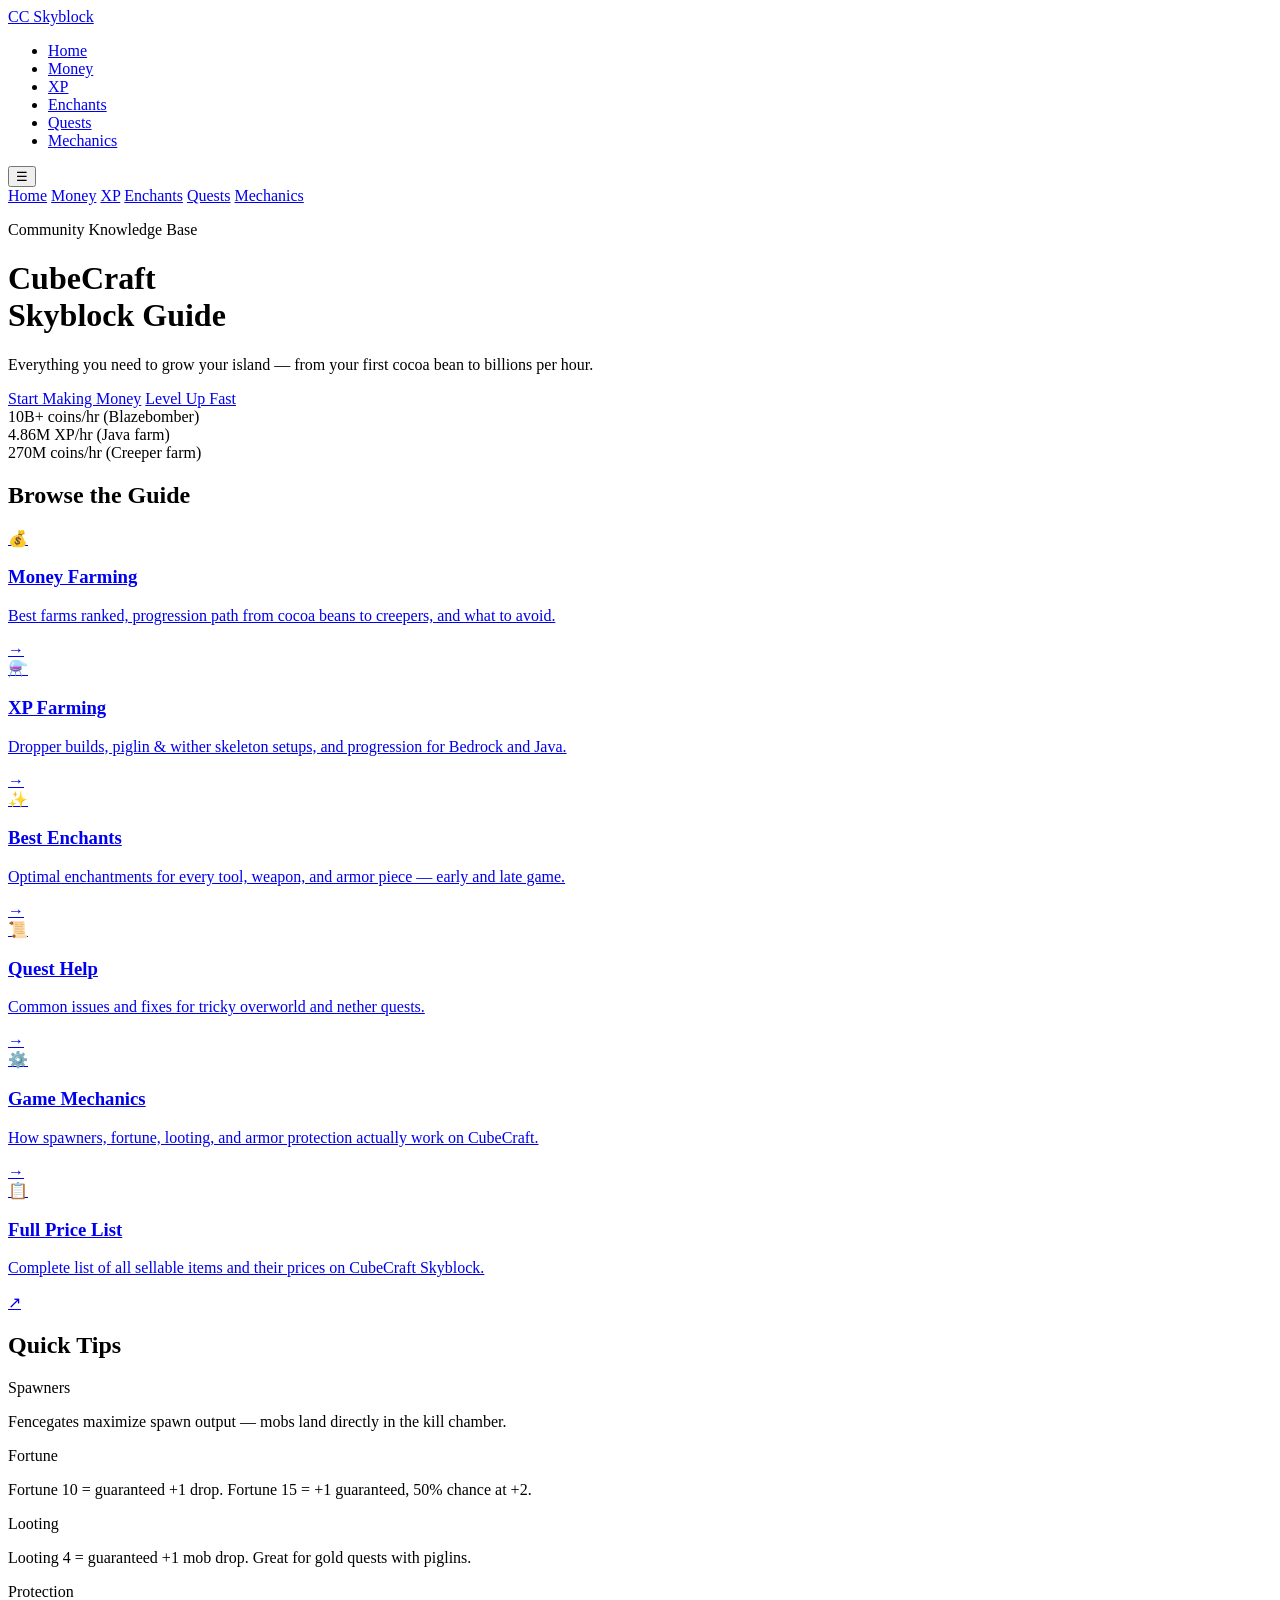
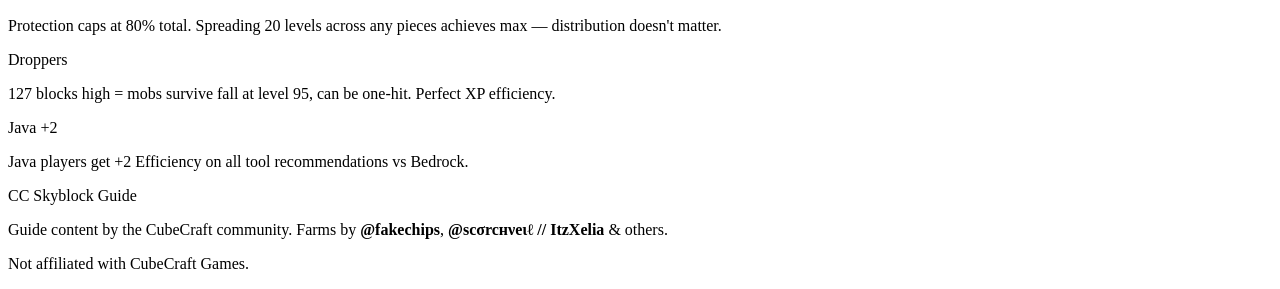
==== commit ac31037f: "Update index.html" ====
--- a/index.html
+++ b/index.html
@@ -1,1030 +1,165 @@
 <!DOCTYPE html>
 <html lang="en">
 <head>
-<meta charset="UTF-8"/>
-<meta name="viewport" content="width=device-width,initial-scale=1.0"/>
-<title>Skyblock Guide — Money & XP</title>
-<link rel="preconnect" href="https://fonts.googleapis.com"/>
-<link href="https://fonts.googleapis.com/css2?family=Syne:wght@700;800&family=Inter:wght@400;500;600&family=JetBrains+Mono:wght@400;500&display=swap" rel="stylesheet"/>
-<style>
-/* ─── Reset & Tokens ─────────────────────────────────────── */
-*,*::before,*::after{box-sizing:border-box;margin:0;padding:0}
-:root{
-  --bg:#080a10;
-  --bg2:#0d1020;
-  --panel:#111525;
-  --panel2:#161b2e;
-  --rim:#1e2540;
-  --rim2:#252d4a;
-  --gold:#f5c842;
-  --gold2:#fde68a;
-  --goldglow:rgba(245,200,66,0.15);
-  --green:#4ade80;
-  --greenglow:rgba(74,222,128,0.12);
-  --red:#f87171;
-  --blue:#60a5fa;
-  --purple:#a78bfa;
-  --text:#e8eaf6;
-  --muted:#5a6280;
-  --muted2:#7b84a8;
-  --r:12px;
-  --sidebar:240px;
-}
-html{scroll-behavior:smooth}
-body{
-  background:var(--bg);
-  color:var(--text);
-  font-family:'Inter',sans-serif;
-  font-size:15px;
-  line-height:1.7;
-  overflow-x:hidden;
-}
-::selection{background:var(--goldglow);color:var(--gold2)}
-::-webkit-scrollbar{width:5px}
-::-webkit-scrollbar-track{background:var(--bg)}
-::-webkit-scrollbar-thumb{background:var(--rim2);border-radius:3px}
-
-/* ─── Animated starfield canvas ─────────────────────────── */
-#starfield{
-  position:fixed;inset:0;z-index:0;
-  pointer-events:none;opacity:0.5;
-}
-
-/* ─── Sidebar ─────────────────────────────────────────────── */
-.sidebar{
-  position:fixed;left:0;top:0;bottom:0;
-  width:var(--sidebar);
-  background:var(--bg2);
-  border-right:1px solid var(--rim);
-  z-index:50;
-  display:flex;flex-direction:column;
-  padding:0;
-  transition:transform 0.3s ease;
-}
-.sidebar-logo{
-  padding:1.75rem 1.5rem 1.25rem;
-  border-bottom:1px solid var(--rim);
-}
-.logo-badge{
-  display:inline-flex;align-items:center;gap:0.5rem;
-  background:var(--goldglow);
-  border:1px solid rgba(245,200,66,0.25);
-  border-radius:6px;
-  padding:0.3rem 0.7rem;
-  font-family:'JetBrains Mono',monospace;
-  font-size:0.7rem;
-  color:var(--gold);
-  letter-spacing:0.08em;
-  text-transform:uppercase;
-  margin-bottom:0.75rem;
-}
-.logo-title{
-  font-family:'Syne',sans-serif;
-  font-weight:800;
-  font-size:1.15rem;
-  line-height:1.2;
-  color:var(--text);
-}
-.logo-title span{color:var(--gold)}
-
-.nav-section-label{
-  padding:1.25rem 1.5rem 0.4rem;
-  font-size:0.65rem;
-  letter-spacing:0.12em;
-  text-transform:uppercase;
-  color:var(--muted);
-  font-weight:600;
-}
-.nav-item{
-  display:flex;align-items:center;gap:0.65rem;
-  padding:0.55rem 1.5rem;
-  color:var(--muted2);
-  text-decoration:none;
-  font-size:0.875rem;
-  font-weight:500;
-  border-left:2px solid transparent;
-  transition:all 0.15s;
-  cursor:pointer;
-}
-.nav-item:hover{color:var(--text);background:rgba(255,255,255,0.03)}
-.nav-item.active{color:var(--gold);border-left-color:var(--gold);background:var(--goldglow)}
-.nav-icon{font-size:0.9rem;width:1.1rem;text-align:center}
-
-.sidebar-footer{
-  margin-top:auto;
-  padding:1rem 1.5rem;
-  border-top:1px solid var(--rim);
-  font-size:0.72rem;
-  color:var(--muted);
-  line-height:1.5;
-}
-
-/* ─── Mobile toggle ──────────────────────────────────────── */
-.mob-toggle{
-  display:none;
-  position:fixed;top:1rem;left:1rem;z-index:200;
-  background:var(--panel);
-  border:1px solid var(--rim);
-  border-radius:8px;
-  padding:0.5rem 0.7rem;
-  cursor:pointer;color:var(--text);font-size:1.1rem;
-}
-
-/* ─── Main content ───────────────────────────────────────── */
-.content{
-  margin-left:var(--sidebar);
-  position:relative;z-index:1;
-  min-height:100vh;
-}
-
-/* ─── Hero ───────────────────────────────────────────────── */
-.hero{
-  position:relative;
-  padding:5rem 4rem 4rem;
-  border-bottom:1px solid var(--rim);
-  overflow:hidden;
-}
-.hero-glow{
-  position:absolute;
-  top:-80px;right:-80px;
-  width:500px;height:500px;
-  background:radial-gradient(circle,rgba(245,200,66,0.08) 0%,transparent 70%);
-  pointer-events:none;
-}
-.hero-eyebrow{
-  display:flex;align-items:center;gap:0.75rem;
-  margin-bottom:1.5rem;
-}
-.pill{
-  font-family:'JetBrains Mono',monospace;
-  font-size:0.7rem;
-  letter-spacing:0.1em;
-  text-transform:uppercase;
-  padding:0.25rem 0.75rem;
-  border-radius:100px;
-  font-weight:500;
-}
-.pill-gold{background:var(--goldglow);color:var(--gold);border:1px solid rgba(245,200,66,0.3)}
-.pill-green{background:var(--greenglow);color:var(--green);border:1px solid rgba(74,222,128,0.25)}
-.hero h1{
-  font-family:'Syne',sans-serif;
-  font-weight:800;
-  font-size:clamp(2.5rem,5vw,4.5rem);
-  line-height:1.05;
-  letter-spacing:-0.03em;
-  max-width:700px;
-  margin-bottom:1.25rem;
-}
-.hero h1 .line2{
-  background:linear-gradient(90deg,var(--gold),var(--gold2),#fb923c);
-  -webkit-background-clip:text;-webkit-text-fill-color:transparent;background-clip:text;
-}
-.hero-sub{
-  color:var(--muted2);
-  font-size:1.05rem;
-  max-width:520px;
-  margin-bottom:2.5rem;
-}
-.hero-stats{
-  display:flex;gap:2.5rem;flex-wrap:wrap;
-}
-.hero-stat{}
-.hero-stat .val{
-  font-family:'Syne',sans-serif;
-  font-weight:800;
-  font-size:2rem;
-  color:var(--gold);
-  line-height:1;
-  display:block;
-}
-.hero-stat .lbl{
-  font-size:0.75rem;
-  color:var(--muted);
-  text-transform:uppercase;
-  letter-spacing:0.08em;
-}
-
-/* ─── Page sections ──────────────────────────────────────── */
-.page-section{
-  padding:3.5rem 4rem;
-  border-bottom:1px solid var(--rim);
-}
-
-.section-eyebrow{
-  display:flex;align-items:center;gap:0.75rem;
-  margin-bottom:0.75rem;
-}
-.section-num{
-  font-family:'JetBrains Mono',monospace;
-  font-size:0.7rem;
-  color:var(--muted);
-  letter-spacing:0.1em;
-}
-.section-tag{font-size:0.75rem;color:var(--muted2)}
-.section-title{
-  font-family:'Syne',sans-serif;
-  font-weight:800;
-  font-size:1.9rem;
-  letter-spacing:-0.025em;
-  margin-bottom:0.5rem;
-}
-.section-desc{color:var(--muted2);font-size:0.95rem;margin-bottom:2.5rem;max-width:600px}
-
-/* ─── Progress path ──────────────────────────────────────── */
-.path-track{
-  position:relative;
-  display:flex;flex-direction:column;gap:0;
-}
-.path-track::before{
-  content:'';position:absolute;left:19px;top:20px;bottom:20px;width:2px;
-  background:linear-gradient(to bottom,var(--gold),var(--green),var(--purple));
-  opacity:0.3;
-}
-.path-step{
-  display:flex;gap:1.5rem;align-items:flex-start;
-  padding:1.25rem 1.5rem;
-  border-radius:var(--r);
-  transition:background 0.2s;
-  position:relative;
-}
-.path-step:hover{background:var(--panel)}
-.path-dot{
-  width:40px;height:40px;border-radius:50%;
-  display:grid;place-items:center;
-  font-size:1.1rem;
-  flex-shrink:0;
-  position:relative;z-index:1;
-  border:2px solid var(--rim2);
-  background:var(--bg2);
-}
-.path-body{}
-.path-title{font-weight:600;font-size:1rem;margin-bottom:0.3rem}
-.path-desc{color:var(--muted2);font-size:0.875rem;line-height:1.6}
-.path-badge{
-  display:inline-block;
-  margin-top:0.5rem;
-  font-size:0.7rem;
-  padding:0.15rem 0.6rem;
-  border-radius:4px;
-  font-family:'JetBrains Mono',monospace;
-}
-.badge-warn{background:rgba(248,113,113,0.1);color:var(--red);border:1px solid rgba(248,113,113,0.2)}
-.badge-tip{background:var(--goldglow);color:var(--gold);border:1px solid rgba(245,200,66,0.2)}
-.badge-ok{background:var(--greenglow);color:var(--green);border:1px solid rgba(74,222,128,0.2)}
-
-/* ─── Farm comparison ────────────────────────────────────── */
-.farm-grid{
-  display:grid;
-  grid-template-columns:1fr 1fr;
-  gap:1.25rem;
-  margin-bottom:1.5rem;
-}
-.farm-card{
-  background:var(--panel);
-  border:1px solid var(--rim);
-  border-radius:var(--r);
-  overflow:hidden;
-  transition:transform 0.2s,border-color 0.2s;
-}
-.farm-card:hover{transform:translateY(-2px)}
-.farm-card.star{border-color:rgba(245,200,66,0.35)}
-.farm-header{
-  padding:1.25rem 1.5rem;
-  border-bottom:1px solid var(--rim);
-  display:flex;align-items:center;justify-content:space-between;
-}
-.farm-name{font-family:'Syne',sans-serif;font-weight:800;font-size:1.05rem}
-.best-tag{
-  font-size:0.65rem;letter-spacing:0.08em;text-transform:uppercase;
-  background:var(--gold);color:#000;font-weight:700;
-  padding:0.2rem 0.6rem;border-radius:4px;
-}
-.farm-body{padding:1.25rem 1.5rem}
-.farm-row{
-  display:flex;justify-content:space-between;align-items:baseline;
-  padding:0.5rem 0;
-  border-bottom:1px solid var(--rim);
-}
-.farm-row:last-child{border-bottom:none}
-.farm-row-label{font-size:0.78rem;color:var(--muted);text-transform:uppercase;letter-spacing:0.06em}
-.farm-row-val{
-  font-family:'JetBrains Mono',monospace;
-  font-size:0.95rem;font-weight:500;
-}
-.val-gold{color:var(--gold)}
-.val-red{color:var(--red)}
-.val-green{color:var(--green)}
-.val-blue{color:var(--blue)}
-
-/* ─── Verdict bar ────────────────────────────────────────── */
-.verdict{
-  background:var(--panel);
-  border:1px solid var(--rim);
-  border-left:3px solid var(--gold);
-  border-radius:var(--r);
-  padding:1.25rem 1.5rem;
-  display:grid;grid-template-columns:auto 1fr;gap:1rem;
-  align-items:start;
-  margin-bottom:1.5rem;
-}
-.verdict-icon{font-size:1.4rem;margin-top:2px}
-.verdict-head{font-weight:600;font-size:0.9rem;margin-bottom:0.25rem}
-.verdict-body{color:var(--muted2);font-size:0.875rem;line-height:1.6}
-
-.verdict.red{border-left-color:var(--red)}
-.verdict.green{border-left-color:var(--green)}
-.verdict.blue{border-left-color:var(--blue)}
-
-/* ─── Cost/benefit visual ────────────────────────────────── */
-.ratio-visual{
-  background:var(--panel);border:1px solid var(--rim);
-  border-radius:var(--r);padding:1.5rem;margin-bottom:1.5rem;
-}
-.ratio-title{font-size:0.78rem;text-transform:uppercase;letter-spacing:0.08em;color:var(--muted);margin-bottom:1rem}
-.ratio-bars{display:flex;flex-direction:column;gap:0.75rem}
-.ratio-bar-row{display:grid;grid-template-columns:90px 1fr 70px;align-items:center;gap:0.75rem}
-.ratio-lbl{font-size:0.8rem;color:var(--muted2)}
-.ratio-track{height:8px;background:var(--rim);border-radius:4px;overflow:hidden}
-.ratio-fill{height:100%;border-radius:4px;transition:width 1s cubic-bezier(.16,1,.3,1)}
-.ratio-fill.pig{background:linear-gradient(90deg,#f5c842,#fbbf24);width:17%}
-.ratio-fill.creeper{background:linear-gradient(90deg,#f87171,#ef4444);width:100%}
-.ratio-fill.pig-inc{background:linear-gradient(90deg,#4ade80,#22c55e);width:59%}
-.ratio-fill.creeper-inc{background:linear-gradient(90deg,#60a5fa,#3b82f6);width:100%}
-.ratio-num{font-family:'JetBrains Mono',monospace;font-size:0.8rem;color:var(--muted2);text-align:right}
-
-/* ─── Bad farms grid ─────────────────────────────────────── */
-.bad-grid{
-  display:grid;
-  grid-template-columns:repeat(auto-fill,minmax(160px,1fr));
-  gap:0.6rem;
-  margin-bottom:1.5rem;
-}
-.bad-item{
-  background:var(--panel);
-  border:1px solid var(--rim);
-  border-radius:8px;
-  padding:0.65rem 1rem;
-  display:flex;align-items:center;gap:0.6rem;
-  font-size:0.85rem;color:var(--muted2);
-  transition:border-color 0.15s;
-}
-.bad-item:hover{border-color:rgba(248,113,113,0.3);color:var(--red)}
-.bad-x{color:var(--red);font-size:0.7rem;font-weight:700;
-  width:16px;height:16px;border-radius:50%;
-  border:1px solid rgba(248,113,113,0.4);
-  display:grid;place-items:center;flex-shrink:0}
-
-/* ─── Links row ──────────────────────────────────────────── */
-.links-row{display:flex;flex-wrap:wrap;gap:0.75rem;margin-bottom:1.5rem}
-.link-btn{
-  display:inline-flex;align-items:center;gap:0.5rem;
-  background:var(--panel);
-  border:1px solid var(--rim);
-  border-radius:8px;
-  padding:0.55rem 1rem;
-  color:var(--blue);
-  text-decoration:none;
-  font-size:0.82rem;
-  font-weight:500;
-  transition:all 0.15s;
-}
-.link-btn:hover{border-color:var(--blue);background:rgba(96,165,250,0.08)}
-.link-btn .lbico{font-size:0.9rem}
-
-/* ─── XP section ─────────────────────────────────────────── */
-.xp-flow{
-  display:flex;align-items:center;gap:0;
-  background:var(--panel);border:1px solid var(--rim);
-  border-radius:var(--r);
-  overflow:hidden;
-  margin-bottom:1.5rem;
-}
-.xp-node{
-  flex:1;padding:1.25rem;text-align:center;
-  border-right:1px solid var(--rim);
-}
-.xp-node:last-child{border-right:none}
-.xp-arrow{
-  padding:0 0.5rem;color:var(--muted);font-size:0.8rem;
-}
-.xp-icon{font-size:1.5rem;margin-bottom:0.35rem}
-.xp-label{font-weight:600;font-size:0.9rem;margin-bottom:0.2rem}
-.xp-hint{font-size:0.75rem;color:var(--muted)}
-
-/* ─── Platform tabs ──────────────────────────────────────── */
-.tab-bar{
-  display:flex;gap:0;
-  background:var(--panel);
-  border:1px solid var(--rim);
-  border-radius:8px;
-  overflow:hidden;
-  width:fit-content;
-  margin-bottom:1.5rem;
-}
-.ptab{
-  padding:0.55rem 1.5rem;
-  font-size:0.875rem;font-weight:600;
-  cursor:pointer;color:var(--muted2);
-  border:none;background:transparent;
-  transition:all 0.15s;
-}
-.ptab.on{background:var(--panel2);color:var(--text)}
-
-.tcontent{display:none}
-.tcontent.on{display:block}
-
-/* ─── Step cards ─────────────────────────────────────────── */
-.step-grid{display:flex;flex-direction:column;gap:0.6rem}
-.step-card{
-  display:grid;grid-template-columns:44px 1fr;gap:1rem;
-  background:var(--panel);border:1px solid var(--rim);
-  border-radius:var(--r);padding:1rem 1.25rem;
-  align-items:start;
-  transition:border-color 0.2s;
-}
-.step-card:hover{border-color:var(--rim2)}
-.step-num2{
-  width:36px;height:36px;border-radius:50%;
-  background:var(--panel2);border:1px solid var(--rim2);
-  display:grid;place-items:center;
-  font-family:'Syne',sans-serif;font-weight:800;
-  font-size:0.85rem;color:var(--gold);
-  margin-top:2px;
-}
-.step-body2 h4{font-size:0.95rem;font-weight:600;margin-bottom:0.2rem}
-.step-body2 p{font-size:0.85rem;color:var(--muted2);line-height:1.6}
-
-/* ─── Callout ─────────────────────────────────────────────── */
-.callout2{
-  border-radius:var(--r);
-  padding:1rem 1.25rem;
-  display:flex;gap:0.75rem;
-  font-size:0.875rem;
-  margin-bottom:1rem;
-}
-.callout2.gold{background:rgba(245,200,66,0.06);border:1px solid rgba(245,200,66,0.2);color:#fde68a}
-.callout2.red{background:rgba(248,113,113,0.06);border:1px solid rgba(248,113,113,0.2);color:#fca5a5}
-.callout2.blue{background:rgba(96,165,250,0.06);border:1px solid rgba(96,165,250,0.2);color:#93c5fd}
-.callout2-icon{flex-shrink:0;font-size:1rem;margin-top:1px}
-
-/* ─── Footer ─────────────────────────────────────────────── */
-footer{
-  padding:2.5rem 4rem;
-  display:flex;align-items:center;justify-content:space-between;
-  flex-wrap:wrap;gap:1rem;
-}
-.footer-brand{
-  font-family:'Syne',sans-serif;font-weight:800;
-  font-size:1rem;color:var(--muted2);
-}
-.footer-brand span{color:var(--gold)}
-.footer-credits{font-size:0.78rem;color:var(--muted)}
-
-/* ─── Scroll reveal ──────────────────────────────────────── */
-.reveal{
-  opacity:0;transform:translateY(20px);
-  transition:opacity 0.55s ease,transform 0.55s ease;
-}
-.reveal.in{opacity:1;transform:none}
-
-/* ─── Responsive ─────────────────────────────────────────── */
-@media(max-width:768px){
-  .sidebar{transform:translateX(-100%)}
-  .sidebar.open{transform:translateX(0)}
-  .content{margin-left:0}
-  .hero{padding:4rem 1.5rem 2.5rem}
-  .page-section{padding:2.5rem 1.5rem}
-  .farm-grid{grid-template-columns:1fr}
-  footer{padding:2rem 1.5rem}
-  .mob-toggle{display:block}
-  .xp-flow{flex-direction:column}
-  .xp-node{border-right:none;border-bottom:1px solid var(--rim)}
-  .xp-node:last-child{border-bottom:none}
-  .hero-stats{gap:1.5rem}
-  .ratio-bar-row{grid-template-columns:70px 1fr 55px}
-}
-@media(prefers-reduced-motion:reduce){
-  .reveal{opacity:1;transform:none;transition:none}
-  #starfield{display:none}
-}
-</style>
+  <meta charset="UTF-8" />
+  <meta name="viewport" content="width=device-width, initial-scale=1.0" />
+  <title>CubeCraft Skyblock Guide</title>
+  <link rel="stylesheet" href="css/style.css" />
+  <link rel="preconnect" href="https://fonts.googleapis.com">
+  <link rel="preconnect" href="https://fonts.gstatic.com" crossorigin>
+  <link href="https://fonts.googleapis.com/css2?family=Space+Grotesk:wght@400;500;600;700&family=JetBrains+Mono:wght@400;600&display=swap" rel="stylesheet">
 </head>
 <body>
 
-<canvas id="starfield"></canvas>
+  <!-- NAVBAR -->
+  <nav class="navbar">
+    <div class="nav-inner">
+      <a href="index.html" class="nav-logo">
+        <span class="logo-block"></span>
+        <span class="logo-text">CC Skyblock</span>
+      </a>
+      <ul class="nav-links">
+        <li><a href="index.html" class="active">Home</a></li>
+        <li><a href="pages/money.html">Money</a></li>
+        <li><a href="pages/xp.html">XP</a></li>
+        <li><a href="pages/enchants.html">Enchants</a></li>
+        <li><a href="pages/quests.html">Quests</a></li>
+        <li><a href="pages/mechanics.html">Mechanics</a></li>
+      </ul>
+      <button class="hamburger" id="hamburger" aria-label="Open menu">&#9776;</button>
+    </div>
+    <div class="mobile-menu" id="mobileMenu">
+      <a href="index.html">Home</a>
+      <a href="pages/money.html">Money</a>
+      <a href="pages/xp.html">XP</a>
+      <a href="pages/enchants.html">Enchants</a>
+      <a href="pages/quests.html">Quests</a>
+      <a href="pages/mechanics.html">Mechanics</a>
+    </div>
+  </nav>
 
-<!-- Mobile toggle -->
-<button class="mob-toggle" onclick="toggleSidebar()" aria-label="Menu">☰</button>
-
-<!-- ─── Sidebar ──────────────────────────────────────────── -->
-<aside class="sidebar" id="sidebar">
-  <div class="sidebar-logo">
-    <div class="logo-badge">✦ CubeCraft</div>
-    <div class="logo-title">Skyblock<br/><span>Guide</span></div>
-  </div>
-
-  <div class="nav-section-label">Money</div>
-  <a class="nav-item active" href="#started" onclick="setActive(this)">
-    <span class="nav-icon">🚀</span>Getting Started
-  </a>
-  <a class="nav-item" href="#farms" onclick="setActive(this)">
-    <span class="nav-icon">🐷</span>Best Farms
-  </a>
-  <a class="nav-item" href="#comparison" onclick="setActive(this)">
-    <span class="nav-icon">⚖️</span>Pig vs Creeper
-  </a>
-  <a class="nav-item" href="#avoid" onclick="setActive(this)">
-    <span class="nav-icon">⛔</span>What to Avoid
-  </a>
-
-  <div class="nav-section-label">XP</div>
-  <a class="nav-item" href="#xp" onclick="setActive(this)">
-    <span class="nav-icon">⚡</span>XP Path
-  </a>
-  <a class="nav-item" href="#platform" onclick="setActive(this)">
-    <span class="nav-icon">🎮</span>Bedrock & Java
-  </a>
-
-  <div class="nav-section-label">Resources</div>
-  <a class="nav-item" href="#links" onclick="setActive(this)">
-    <span class="nav-icon">🔗</span>Links & Videos
-  </a>
-
-  <div class="sidebar-footer">
-    Farms by <strong>@scσrcнνeιℓ</strong><br/>
-    Litematica by <strong>@TheDeadRWalking</strong>
-  </div>
-</aside>
-
-<!-- ─── Main content ──────────────────────────────────────── -->
-<div class="content">
-
-  <!-- Hero -->
-  <header class="hero" id="top">
-    <div class="hero-glow"></div>
-    <div class="hero-eyebrow reveal">
-      <span class="pill pill-gold">Money Guide</span>
-      <span class="pill pill-green">XP Guide</span>
+  <!-- HERO -->
+  <header class="hero">
+    <div class="rune-grid" aria-hidden="true" id="runeGrid"></div>
+    <div class="hero-content">
+      <p class="hero-eyebrow">Community Knowledge Base</p>
+      <h1 class="hero-title">CubeCraft<br><span class="accent">Skyblock</span> Guide</h1>
+      <p class="hero-sub">Everything you need to grow your island — from your first cocoa bean to billions per hour.</p>
+      <div class="hero-cta">
+        <a href="pages/money.html" class="btn btn-primary">Start Making Money</a>
+        <a href="pages/xp.html" class="btn btn-ghost">Level Up Fast</a>
+      </div>
     </div>
-    <h1 class="reveal">The Complete<br/><span class="line2">Skyblock Handbook</span></h1>
-    <p class="hero-sub reveal">Everything you need to go from Cocoa Beans to Creeper farms — the fastest route, the best builds, and what not to waste time on.</p>
-    <div class="hero-stats reveal">
-      <div class="hero-stat">
-        <span class="val" data-count="270">0</span>
-        <span class="lbl">M / hour (creeper)</span>
+    <div class="hero-stats">
+      <div class="stat-card">
+        <span class="stat-num">10<span class="stat-unit">B+</span></span>
+        <span class="stat-label">coins/hr (Blazebomber)</span>
       </div>
-      <div class="hero-stat">
-        <span class="val" data-count="160">0</span>
-        <span class="lbl">M / hour (pig)</span>
+      <div class="stat-card">
+        <span class="stat-num">4.86<span class="stat-unit">M</span></span>
+        <span class="stat-label">XP/hr (Java farm)</span>
       </div>
-      <div class="hero-stat">
-        <span class="val" data-prefix="$" data-count="2.25">0</span>
-        <span class="lbl">Billion — pig cost</span>
-      </div>
-      <div class="hero-stat">
-        <span class="val" data-count="864">0</span>
-        <span class="lbl">Spawners target</span>
+      <div class="stat-card">
+        <span class="stat-num">270<span class="stat-unit">M</span></span>
+        <span class="stat-label">coins/hr (Creeper farm)</span>
       </div>
     </div>
   </header>
 
-  <!-- ═══ GETTING STARTED ═══ -->
-  <section class="page-section" id="started">
-    <div class="section-eyebrow reveal">
-      <span class="section-num">01</span>
-      <span class="section-tag">/ Money</span>
+  <!-- QUICK NAV CARDS -->
+  <section class="section cards-section">
+    <div class="container">
+      <h2 class="section-title">Browse the Guide</h2>
+      <div class="card-grid">
+
+        <a href="pages/money.html" class="guide-card">
+          <div class="card-icon money-icon">💰</div>
+          <h3>Money Farming</h3>
+          <p>Best farms ranked, progression path from cocoa beans to creepers, and what to avoid.</p>
+          <span class="card-arrow">→</span>
+        </a>
+
+        <a href="pages/xp.html" class="guide-card">
+          <div class="card-icon xp-icon">⚗️</div>
+          <h3>XP Farming</h3>
+          <p>Dropper builds, piglin & wither skeleton setups, and progression for Bedrock and Java.</p>
+          <span class="card-arrow">→</span>
+        </a>
+
+        <a href="pages/enchants.html" class="guide-card">
+          <div class="card-icon ench-icon">✨</div>
+          <h3>Best Enchants</h3>
+          <p>Optimal enchantments for every tool, weapon, and armor piece — early and late game.</p>
+          <span class="card-arrow">→</span>
+        </a>
+
+        <a href="pages/quests.html" class="guide-card">
+          <div class="card-icon quest-icon">📜</div>
+          <h3>Quest Help</h3>
+          <p>Common issues and fixes for tricky overworld and nether quests.</p>
+          <span class="card-arrow">→</span>
+        </a>
+
+        <a href="pages/mechanics.html" class="guide-card">
+          <div class="card-icon mech-icon">⚙️</div>
+          <h3>Game Mechanics</h3>
+          <p>How spawners, fortune, looting, and armor protection actually work on CubeCraft.</p>
+          <span class="card-arrow">→</span>
+        </a>
+
+        <a href="https://cubecraftskyblock.notion.site/2a8bda38b37980269791c5a0b4a8ce32?v=2a8bda38b37980369d09000c79c160dd" target="_blank" rel="noopener" class="guide-card external-card">
+          <div class="card-icon list-icon">📋</div>
+          <h3>Full Price List</h3>
+          <p>Complete list of all sellable items and their prices on CubeCraft Skyblock.</p>
+          <span class="card-arrow ext">↗</span>
+        </a>
+
+      </div>
     </div>
-    <h2 class="section-title reveal">Getting Started</h2>
-    <p class="section-desc reveal">Follow this path in order. Skipping steps will cost you more in the long run.</p>
+  </section>
 
-    <div class="path-track">
-      <div class="path-step reveal">
-        <div class="path-dot">🫘</div>
-        <div class="path-body">
-          <div class="path-title">Cocoa Beans</div>
-          <div class="path-desc">Only farm these to complete the <em>"Blot out the Sun"</em> quest. Don't invest further — this is purely a quest gate.</div>
-          <span class="path-badge badge-tip">Quest only</span>
+  <!-- QUICK TIPS -->
+  <section class="section tips-section">
+    <div class="container">
+      <h2 class="section-title">Quick Tips</h2>
+      <div class="tips-grid">
+        <div class="tip-item">
+          <span class="tip-tag">Spawners</span>
+          <p>Fencegates maximize spawn output — mobs land directly in the kill chamber.</p>
         </div>
-      </div>
-      <div class="path-step reveal">
-        <div class="path-dot">🍈</div>
-        <div class="path-body">
-          <div class="path-title">Melon Farm — Birch Island</div>
-          <div class="path-desc">Build a large melon farm on Birch Island. Use <strong>Fortune + Silk Touch</strong> on an axe for max drops, or go bigger and use <strong>Efficiency + Silk Touch</strong> to mine faster. Target a few million before hitting Savannah.</div>
-          <span class="path-badge badge-ok">Good starter income</span>
+        <div class="tip-item">
+          <span class="tip-tag">Fortune</span>
+          <p>Fortune 10 = guaranteed +1 drop. Fortune 15 = +1 guaranteed, 50% chance at +2.</p>
         </div>
-      </div>
-      <div class="path-step reveal">
-        <div class="path-dot">🔥</div>
-        <div class="path-body">
-          <div class="path-title">Unlock the Nether (parallel)</div>
-          <div class="path-desc">While farming melons, actively work on unlocking the Nether — talk to the Gatekeeper to progress. This opens XP farms and better spawners.</div>
-          <span class="path-badge badge-tip">Do this in parallel</span>
+        <div class="tip-item">
+          <span class="tip-tag">Looting</span>
+          <p>Looting 4 = guaranteed +1 mob drop. Great for gold quests with piglins.</p>
         </div>
-      </div>
-      <div class="path-step reveal">
-        <div class="path-dot">🐷</div>
-        <div class="path-body">
-          <div class="path-title">Pig Spawners × 864 — Full Build</div>
-          <div class="path-desc">At Savannah, buy pig spawners and build the full fencegate pig farm. Remove lava. Replace the chessboard fence/glass-pane pattern with <strong>cobblestone walls + lanterns</strong>.</div>
-          <span class="path-badge badge-warn">Complete ALL 864 before moving on</span>
+        <div class="tip-item">
+          <span class="tip-tag">Protection</span>
+          <p>Protection caps at 80% total. Spreading 20 levels across any pieces achieves max — distribution doesn't matter.</p>
         </div>
-      </div>
-      <div class="path-step reveal">
-        <div class="path-dot">💥</div>
-        <div class="path-body">
-          <div class="path-title">Creeper Farm (optional)</div>
-          <div class="path-desc">Only worth upgrading if you plan to sell for <strong>200+ hours manually</strong>. Pigs give better value per coin spent. Finish pigs completely, then decide.</div>
-          <span class="path-badge badge-warn">Only if 200h+ grinder</span>
+        <div class="tip-item">
+          <span class="tip-tag">Droppers</span>
+          <p>127 blocks high = mobs survive fall at level 95, can be one-hit. Perfect XP efficiency.</p>
+        </div>
+        <div class="tip-item">
+          <span class="tip-tag">Java +2</span>
+          <p>Java players get +2 Efficiency on all tool recommendations vs Bedrock.</p>
         </div>
       </div>
     </div>
   </section>
 
-  <!-- ═══ BEST FARMS ═══ -->
-  <section class="page-section" id="farms">
-    <div class="section-eyebrow reveal">
-      <span class="section-num">02</span>
-      <span class="section-tag">/ Money</span>
+  <!-- FOOTER -->
+  <footer class="footer">
+    <div class="container">
+      <p class="footer-logo"><span class="logo-block small"></span> CC Skyblock Guide</p>
+      <p class="footer-credit">Guide content by the CubeCraft community. Farms by <strong>@fakechips</strong>, <strong>@scσrcнνeιℓ // ItzXelia</strong> &amp; others.</p>
+      <p class="footer-note">Not affiliated with CubeCraft Games.</p>
     </div>
-    <h2 class="section-title reveal">Best Money Farms</h2>
-    <p class="section-desc reveal">Two farms dominate. Both use the same building — the creeper variant requires key differences shown in the video.</p>
-
-    <div class="farm-grid reveal">
-      <div class="farm-card star">
-        <div class="farm-header">
-          <div class="farm-name">🐷 Fencegate Pig Farm</div>
-          <span class="best-tag">Best Value</span>
-        </div>
-        <div class="farm-body">
-          <div class="farm-row">
-            <span class="farm-row-label">Income</span>
-            <span class="farm-row-val val-green">160M / hour</span>
-          </div>
-          <div class="farm-row">
-            <span class="farm-row-label">Total Cost</span>
-            <span class="farm-row-val val-red">2.25B</span>
-          </div>
-          <div class="farm-row">
-            <span class="farm-row-label">Spawners</span>
-            <span class="farm-row-val val-gold">864</span>
-          </div>
-          <div class="farm-row">
-            <span class="farm-row-label">Designer</span>
-            <span class="farm-row-val" style="font-size:0.78rem;color:var(--muted2)">@scσrcнνeιℓ / ItzXelia</span>
-          </div>
-        </div>
-      </div>
-      <div class="farm-card">
-        <div class="farm-header">
-          <div class="farm-name">💥 Fencegate Creeper Farm</div>
-        </div>
-        <div class="farm-body">
-          <div class="farm-row">
-            <span class="farm-row-label">Income</span>
-            <span class="farm-row-val val-blue">270M / hour</span>
-          </div>
-          <div class="farm-row">
-            <span class="farm-row-label">Total Cost</span>
-            <span class="farm-row-val val-red">34.56B</span>
-          </div>
-          <div class="farm-row">
-            <span class="farm-row-label">Same Building</span>
-            <span class="farm-row-val val-gold">Yes — see video</span>
-          </div>
-          <div class="farm-row">
-            <span class="farm-row-label">Designer</span>
-            <span class="farm-row-val" style="font-size:0.78rem;color:var(--muted2)">@scσrcнνeιℓ / ItzXelia</span>
-          </div>
-        </div>
-      </div>
-    </div>
-
-    <div class="links-row reveal">
-      <a class="link-btn" href="https://youtu.be/dpAT3JOZfyw?si=RexLGFRJ543W0vM9" target="_blank">
-        <span class="lbico">▶</span> Creeper / Pig Farm Video
-      </a>
-      <a class="link-btn" href="https://youtu.be/YffTvTLNcPA" target="_blank">
-        <span class="lbico">▶</span> Cocoa Bean Farm Video
-      </a>
-      <a class="link-btn" href="https://cubecraftskyblock.notion.site/2a8bda38b37980269791c5a0b4a8ce32?v=2a8bda38b37980369d09000c79c160dd" target="_blank">
-        <span class="lbico">📋</span> Sellable Items List
-      </a>
-    </div>
-  </section>
-
-  <!-- ═══ PIG VS CREEPER ═══ -->
-  <section class="page-section" id="comparison">
-    <div class="section-eyebrow reveal">
-      <span class="section-num">03</span>
-      <span class="section-tag">/ Money</span>
-    </div>
-    <h2 class="section-title reveal">Pig vs Creeper — The Math</h2>
-    <p class="section-desc reveal">Creepers sound better. The numbers tell a different story.</p>
-
-    <div class="ratio-visual reveal">
-      <div class="ratio-title">Cost comparison</div>
-      <div class="ratio-bars">
-        <div class="ratio-bar-row">
-          <span class="ratio-lbl">🐷 Pigs</span>
-          <div class="ratio-track"><div class="ratio-fill pig"></div></div>
-          <span class="ratio-num">2.25B</span>
-        </div>
-        <div class="ratio-bar-row">
-          <span class="ratio-lbl">💥 Creepers</span>
-          <div class="ratio-track"><div class="ratio-fill creeper"></div></div>
-          <span class="ratio-num">34.56B</span>
-        </div>
-      </div>
-      <div class="ratio-title" style="margin-top:1.25rem">Income comparison</div>
-      <div class="ratio-bars">
-        <div class="ratio-bar-row">
-          <span class="ratio-lbl">🐷 Pigs</span>
-          <div class="ratio-track"><div class="ratio-fill pig-inc"></div></div>
-          <span class="ratio-num">160M/h</span>
-        </div>
-        <div class="ratio-bar-row">
-          <span class="ratio-lbl">💥 Creepers</span>
-          <div class="ratio-track"><div class="ratio-fill creeper-inc"></div></div>
-          <span class="ratio-num">270M/h</span>
-        </div>
-      </div>
-    </div>
-
-    <div class="verdict reveal">
-      <div class="verdict-icon">⚖️</div>
-      <div>
-        <div class="verdict-head">Creepers cost 15× more but only earn 1.6× more</div>
-        <div class="verdict-body">Pigs produce 2.4B over their run at 160M/h pace. Creepers produce 34.6B at 270M/h — but only if you grind for 200+ hours. If you're not doing that, pigs win every time. Finish all 864 pig spawners first, then reassess whether you actually need the upgrade.</div>
-      </div>
-    </div>
-  </section>
-
-  <!-- ═══ AVOID ═══ -->
-  <section class="page-section" id="avoid">
-    <div class="section-eyebrow reveal">
-      <span class="section-num">04</span>
-      <span class="section-tag">/ Money</span>
-    </div>
-    <h2 class="section-title reveal">What to Avoid</h2>
-    <p class="section-desc reveal">These are either outdated, too slow, or simply not worth your time at any stage.</p>
-
-    <div class="bad-grid reveal">
-      <div class="bad-item"><div class="bad-x">✕</div>Chicken Farm</div>
-      <div class="bad-item"><div class="bad-x">✕</div>Wood</div>
-      <div class="bad-item"><div class="bad-x">✕</div>Cactus Farm</div>
-      <div class="bad-item"><div class="bad-x">✕</div>Crops before Desert</div>
-      <div class="bad-item"><div class="bad-x">✕</div>FractalCake's Pig Farm</div>
-      <div class="bad-item"><div class="bad-x">✕</div>Sugar</div>
-      <div class="bad-item"><div class="bad-x">✕</div>Any items before Desert</div>
-    </div>
-
-    <div class="callout2 red reveal">
-      <span class="callout2-icon">🚫</span>
-      <span>FractalCake's pig farm is outdated, expensive, and slow. Even if you see it recommended elsewhere, skip it entirely.</span>
-    </div>
-  </section>
-
-  <!-- ═══ XP PATH ═══ -->
-  <section class="page-section" id="xp">
-    <div class="section-eyebrow reveal">
-      <span class="section-num">05</span>
-      <span class="section-tag">/ XP</span>
-    </div>
-    <h2 class="section-title reveal">XP Progression Path</h2>
-    <p class="section-desc reveal">Unlock the first Nether Island as your #1 priority if you haven't yet. You can hit Level 5 stone tools from ores alone — no mob farm needed at the start.</p>
-
-    <div class="xp-flow reveal">
-      <div class="xp-node">
-        <div class="xp-icon">⛏️</div>
-        <div class="xp-label">Ores</div>
-        <div class="xp-hint">No mob farm needed</div>
-      </div>
-      <div class="xp-node">
-        <div class="xp-icon">👹</div>
-        <div class="xp-label">Piglins</div>
-        <div class="xp-hint">First Nether Island</div>
-      </div>
-      <div class="xp-node">
-        <div class="xp-icon">💀</div>
-        <div class="xp-label">Wither Skeletons</div>
-        <div class="xp-hint">Third Nether Island</div>
-      </div>
-    </div>
-  </section>
-
-  <!-- ═══ PLATFORM ═══ -->
-  <section class="page-section" id="platform">
-    <div class="section-eyebrow reveal">
-      <span class="section-num">06</span>
-      <span class="section-tag">/ XP</span>
-    </div>
-    <h2 class="section-title reveal">Bedrock & Java</h2>
-    <p class="section-desc reveal">Same progression order on both platforms — different endgame farms.</p>
-
-    <div class="tab-bar reveal">
-      <button class="ptab on" onclick="switchPlatform('bedrock',this)">🎮 Bedrock</button>
-      <button class="ptab" onclick="switchPlatform('java',this)">☕ Java</button>
-    </div>
-
-    <div class="tcontent on" id="tc-bedrock">
-      <div class="step-grid">
-        <div class="step-card reveal">
-          <div class="step-num2">1</div>
-          <div class="step-body2">
-            <h4>Grab Piglin Spawners</h4>
-            <p>Collect piglin spawners from the first Nether Island — these are your XP foundation for the entire early game.</p>
-          </div>
-        </div>
-        <div class="step-card reveal">
-          <div class="step-num2">2</div>
-          <div class="step-body2">
-            <h4>Build a Small Dropper</h4>
-            <p>Set up a small dropper in the Nether for starter XP and quests at the same time. Use fencegates so mobs spawn directly into the drop chamber for speed.</p>
-          </div>
-        </div>
-        <div class="step-card reveal">
-          <div class="step-num2">3</div>
-          <div class="step-body2">
-            <h4>127-Block High Dropper</h4>
-            <p>Build a full-height dropper once you're further along. Mobs must spawn <strong>exactly 127 blocks above the player</strong> — not higher. Drop lands at ~125–126 blocks.</p>
-          </div>
-        </div>
-        <div class="step-card reveal">
-          <div class="step-num2">4</div>
-          <div class="step-body2">
-            <h4>Upgrade Piglins to Level 95</h4>
-            <p>At level 95, piglins survive the fall and are one-hit kills. Get a sword with the highest Smite you can — you'll need it for XP and eventually the Wither.</p>
-          </div>
-        </div>
-        <div class="step-card reveal">
-          <div class="step-num2">5</div>
-          <div class="step-body2">
-            <h4>Add Wither Skeleton Spawners</h4>
-            <p>After unlocking the third Nether Island, grab wither skeleton spawners and combine with your piglins. Upgrade them to the same level.</p>
-          </div>
-        </div>
-        <div class="step-card reveal">
-          <div class="step-num2">6</div>
-          <div class="step-body2">
-            <h4>Late Game: Full Wither Skeletons</h4>
-            <p>When you have a lot of money, buy more wither skeleton spawners and retire your piglins entirely — skeletons are the better endgame XP source.</p>
-          </div>
-        </div>
-      </div>
-      <div style="margin-top:1.25rem">
-        <a class="link-btn" href="https://youtu.be/Y0_BJBU43BY" target="_blank">
-          <span class="lbico">▶</span> 127-Block Dropper Tutorial
-        </a>
-      </div>
-    </div>
-
-    <div class="tcontent" id="tc-java">
-      <div class="callout2 blue reveal">
-        <span class="callout2-icon">☕</span>
-        <span>Java follows the same order as Bedrock — Ores → Piglins → Wither Skeletons — but the endgame XP farm is different and faster. See the video below by @scσrcнνeιℓ // ItzXelia.</span>
-      </div>
-      <div class="callout2 gold reveal">
-        <span class="callout2-icon">⚡</span>
-        <span>The Java endgame farm outperforms the Bedrock equivalent significantly. Follow the Bedrock steps until you have enough resources, then switch to this build.</span>
-      </div>
-      <div style="margin-top:0.5rem">
-        <a class="link-btn" href="https://www.youtube.com/watch?v=yCjqzMo5hRM" target="_blank">
-          <span class="lbico">▶</span> Java Endgame XP Farm — @scσrcнνeιℓ
-        </a>
-      </div>
-    </div>
-  </section>
-
-  <!-- ═══ LINKS ═══ -->
-  <section class="page-section" id="links">
-    <div class="section-eyebrow reveal">
-      <span class="section-num">07</span>
-      <span class="section-tag">/ Resources</span>
-    </div>
-    <h2 class="section-title reveal">All Links & Videos</h2>
-    <p class="section-desc reveal">Everything in one place.</p>
-
-    <div class="links-row reveal">
-      <a class="link-btn" href="https://youtu.be/dpAT3JOZfyw?si=RexLGFRJ543W0vM9" target="_blank">
-        <span class="lbico">▶</span> Creeper/Pig Farm
-      </a>
-      <a class="link-btn" href="https://youtu.be/YffTvTLNcPA" target="_blank">
-        <span class="lbico">▶</span> Cocoa Bean Farm
-      </a>
-      <a class="link-btn" href="https://youtu.be/Y0_BJBU43BY" target="_blank">
-        <span class="lbico">▶</span> 127-Block Dropper
-      </a>
-      <a class="link-btn" href="https://www.youtube.com/watch?v=yCjqzMo5hRM" target="_blank">
-        <span class="lbico">▶</span> Java XP Farm
-      </a>
-      <a class="link-btn" href="https://cubecraftskyblock.notion.site/2a8bda38b37980269791c5a0b4a8ce32?v=2a8bda38b37980369d09000c79c160dd" target="_blank">
-        <span class="lbico">📋</span> Sellable Items List
-      </a>
-    </div>
-
-    <div class="verdict blue reveal">
-      <div class="verdict-icon">🧱</div>
-      <div>
-        <div class="verdict-head">Litematica available for Java users</div>
-        <div class="verdict-body">Bedrock players can view the schematic in-browser via a litematica viewer. Credits to @TheDeadRWalking for the litematica base and @scσrcнνeιℓ // ItzXelia for the farm design.</div>
-      </div>
-    </div>
-  </section>
-
-  <footer>
-    <div class="footer-brand">Skyblock<span>Guide</span></div>
-    <div class="footer-credits">Farms by @scσrcнνeιℓ // ItzXelia · Litematica by @TheDeadRWalking · CubeCraft</div>
   </footer>
 
-</div><!-- /content -->
-
-<script>
-/* ── Starfield ── */
-(function(){
-  const c=document.getElementById('starfield');
-  const ctx=c.getContext('2d');
-  let W,H,stars=[];
-  function resize(){W=c.width=window.innerWidth;H=c.height=window.innerHeight}
-  function init(){
-    resize();stars=[];
-    for(let i=0;i<120;i++)stars.push({x:Math.random()*W,y:Math.random()*H,r:Math.random()*1.2+0.2,a:Math.random()});
-  }
-  function draw(){
-    ctx.clearRect(0,0,W,H);
-    stars.forEach(s=>{
-      s.a+=0.003;
-      const alpha=0.3+0.4*Math.sin(s.a);
-      ctx.beginPath();ctx.arc(s.x,s.y,s.r,0,Math.PI*2);
-      ctx.fillStyle=`rgba(200,210,255,${alpha})`;ctx.fill();
-    });
-    requestAnimationFrame(draw);
-  }
-  window.addEventListener('resize',init);
-  init();draw();
-})();
-
-/* ── Animated counters ── */
-function animateCounter(el){
-  const target=parseFloat(el.dataset.count);
-  const prefix=el.dataset.prefix||'';
-  const isDecimal=target%1!==0;
-  const duration=1800;
-  const start=performance.now();
-  function step(now){
-    const p=Math.min((now-start)/duration,1);
-    const eased=1-Math.pow(1-p,4);
-    const val=eased*target;
-    el.textContent=prefix+(isDecimal?val.toFixed(2):Math.floor(val));
-    if(p<1)requestAnimationFrame(step);
-    else el.textContent=prefix+(isDecimal?target.toFixed(2):target);
-  }
-  requestAnimationFrame(step);
-}
-
-/* ── Scroll reveal + counter trigger ── */
-const io=new IntersectionObserver(entries=>{
-  entries.forEach(e=>{
-    if(e.isIntersecting){
-      e.target.classList.add('in');
-      if(e.target.classList.contains('hero-stats')){
-        e.target.querySelectorAll('[data-count]').forEach(animateCounter);
-      }
-      io.unobserve(e.target);
-    }
-  });
-},{threshold:0.12,rootMargin:'0px 0px -40px 0px'});
-document.querySelectorAll('.reveal').forEach(el=>io.observe(el));
-
-/* ── Sidebar nav active ── */
-function setActive(el){
-  document.querySelectorAll('.nav-item').forEach(i=>i.classList.remove('active'));
-  el.classList.add('active');
-  if(window.innerWidth<=768)document.getElementById('sidebar').classList.remove('open');
-}
-function toggleSidebar(){document.getElementById('sidebar').classList.toggle('open')}
-
-/* ── Platform tabs ── */
-function switchPlatform(id,btn){
-  document.querySelectorAll('.tcontent').forEach(t=>t.classList.remove('on'));
-  document.querySelectorAll('.ptab').forEach(b=>b.classList.remove('on'));
-  document.getElementById('tc-'+id).classList.add('on');
-  btn.classList.add('on');
-}
-
-/* ── Sidebar active on scroll ── */
-const sections=document.querySelectorAll('[id]');
-const navLinks=document.querySelectorAll('.nav-item');
-window.addEventListener('scroll',()=>{
-  let current='';
-  sections.forEach(s=>{
-    if(window.scrollY>=s.offsetTop-120)current=s.id;
-  });
-  navLinks.forEach(l=>{
-    l.classList.remove('active');
-    if(l.getAttribute('href')==='#'+current)l.classList.add('active');
-  });
-},{passive:true});
-</script>
+  <script src="js/main.js"></script>
 </body>
 </html>
